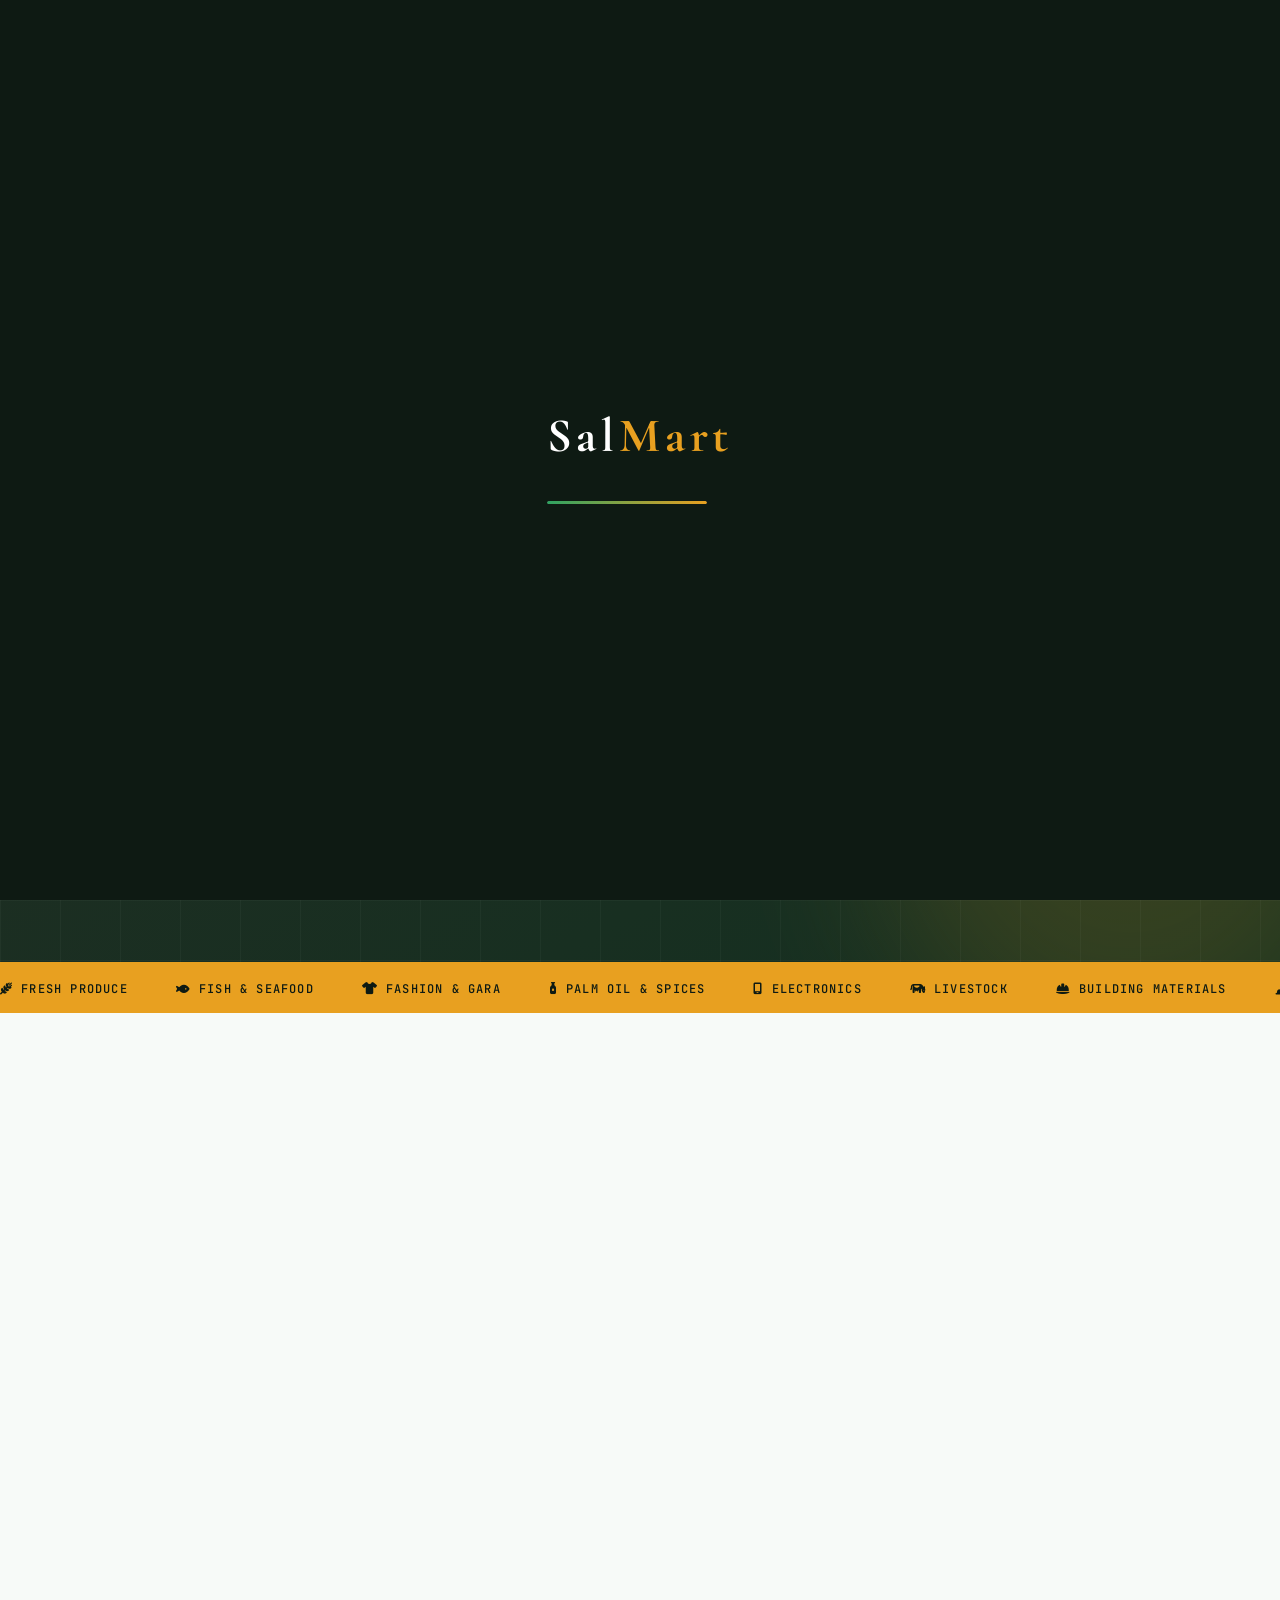
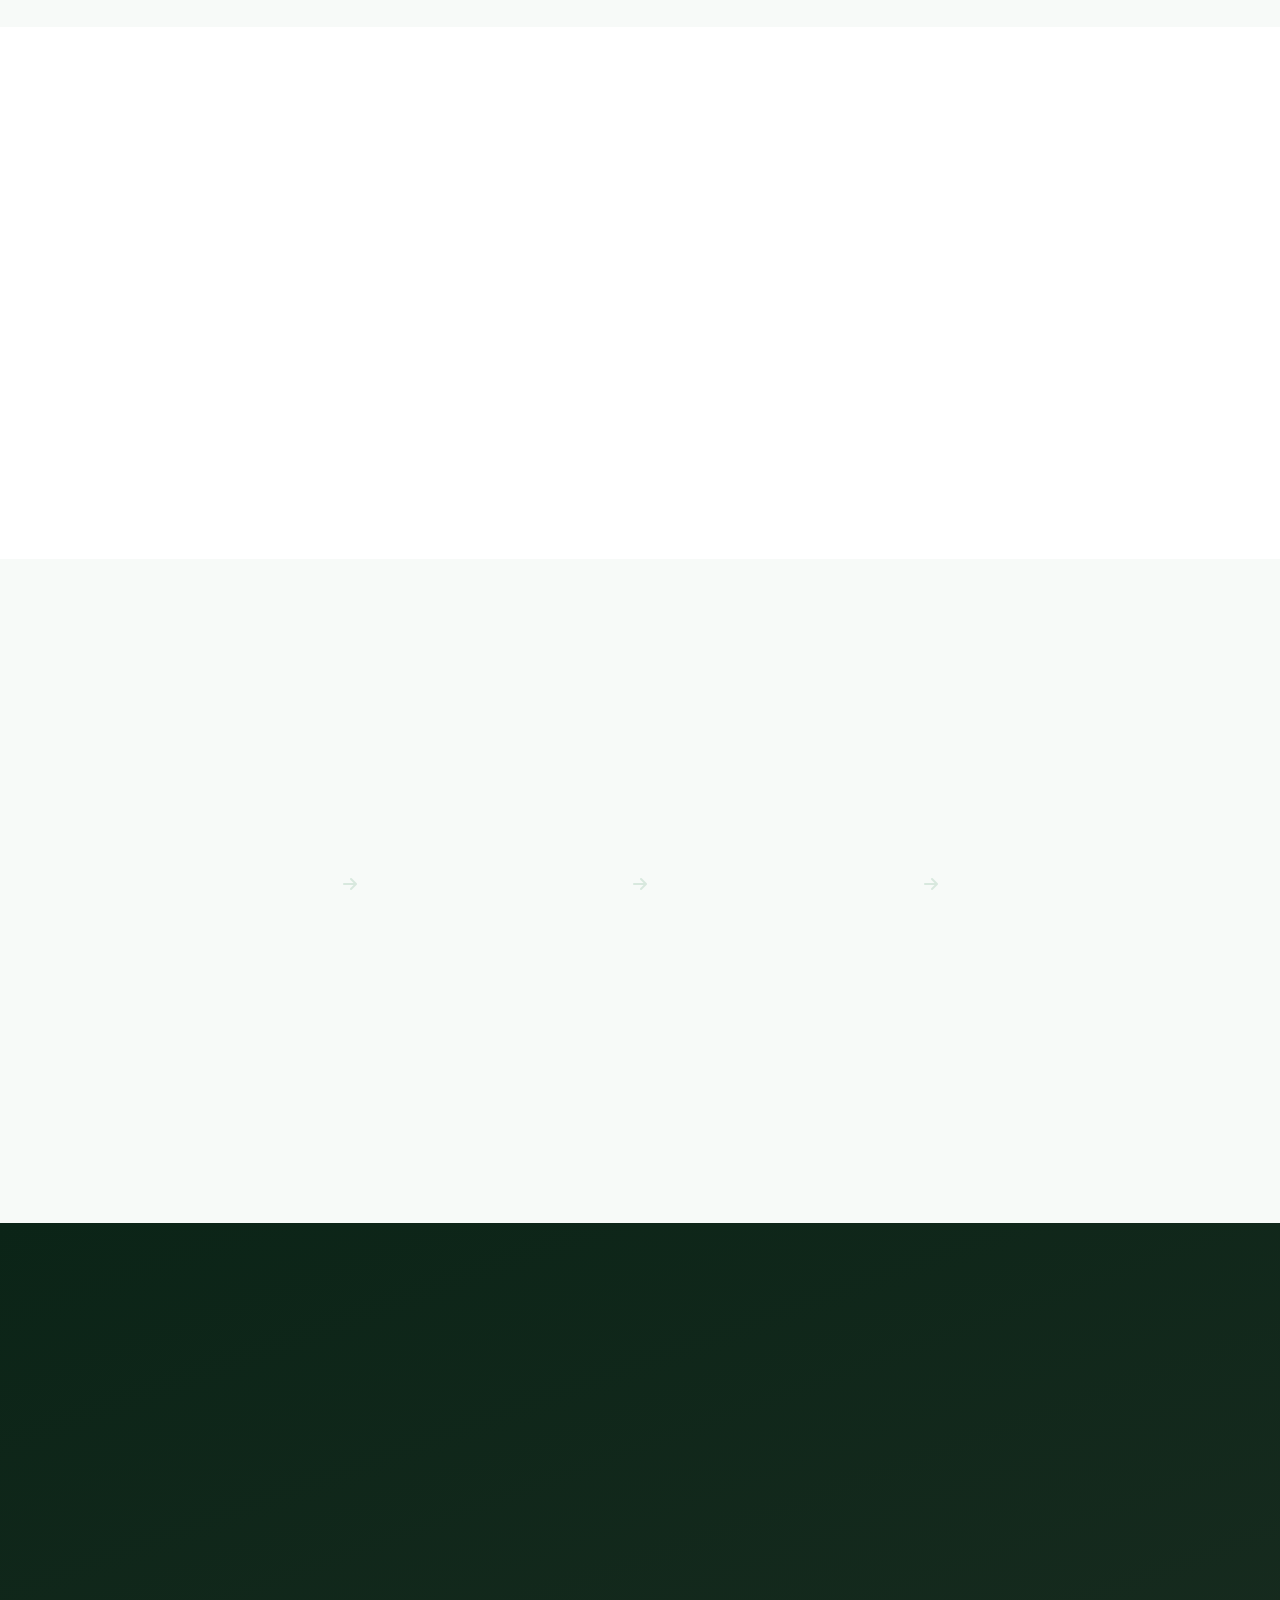
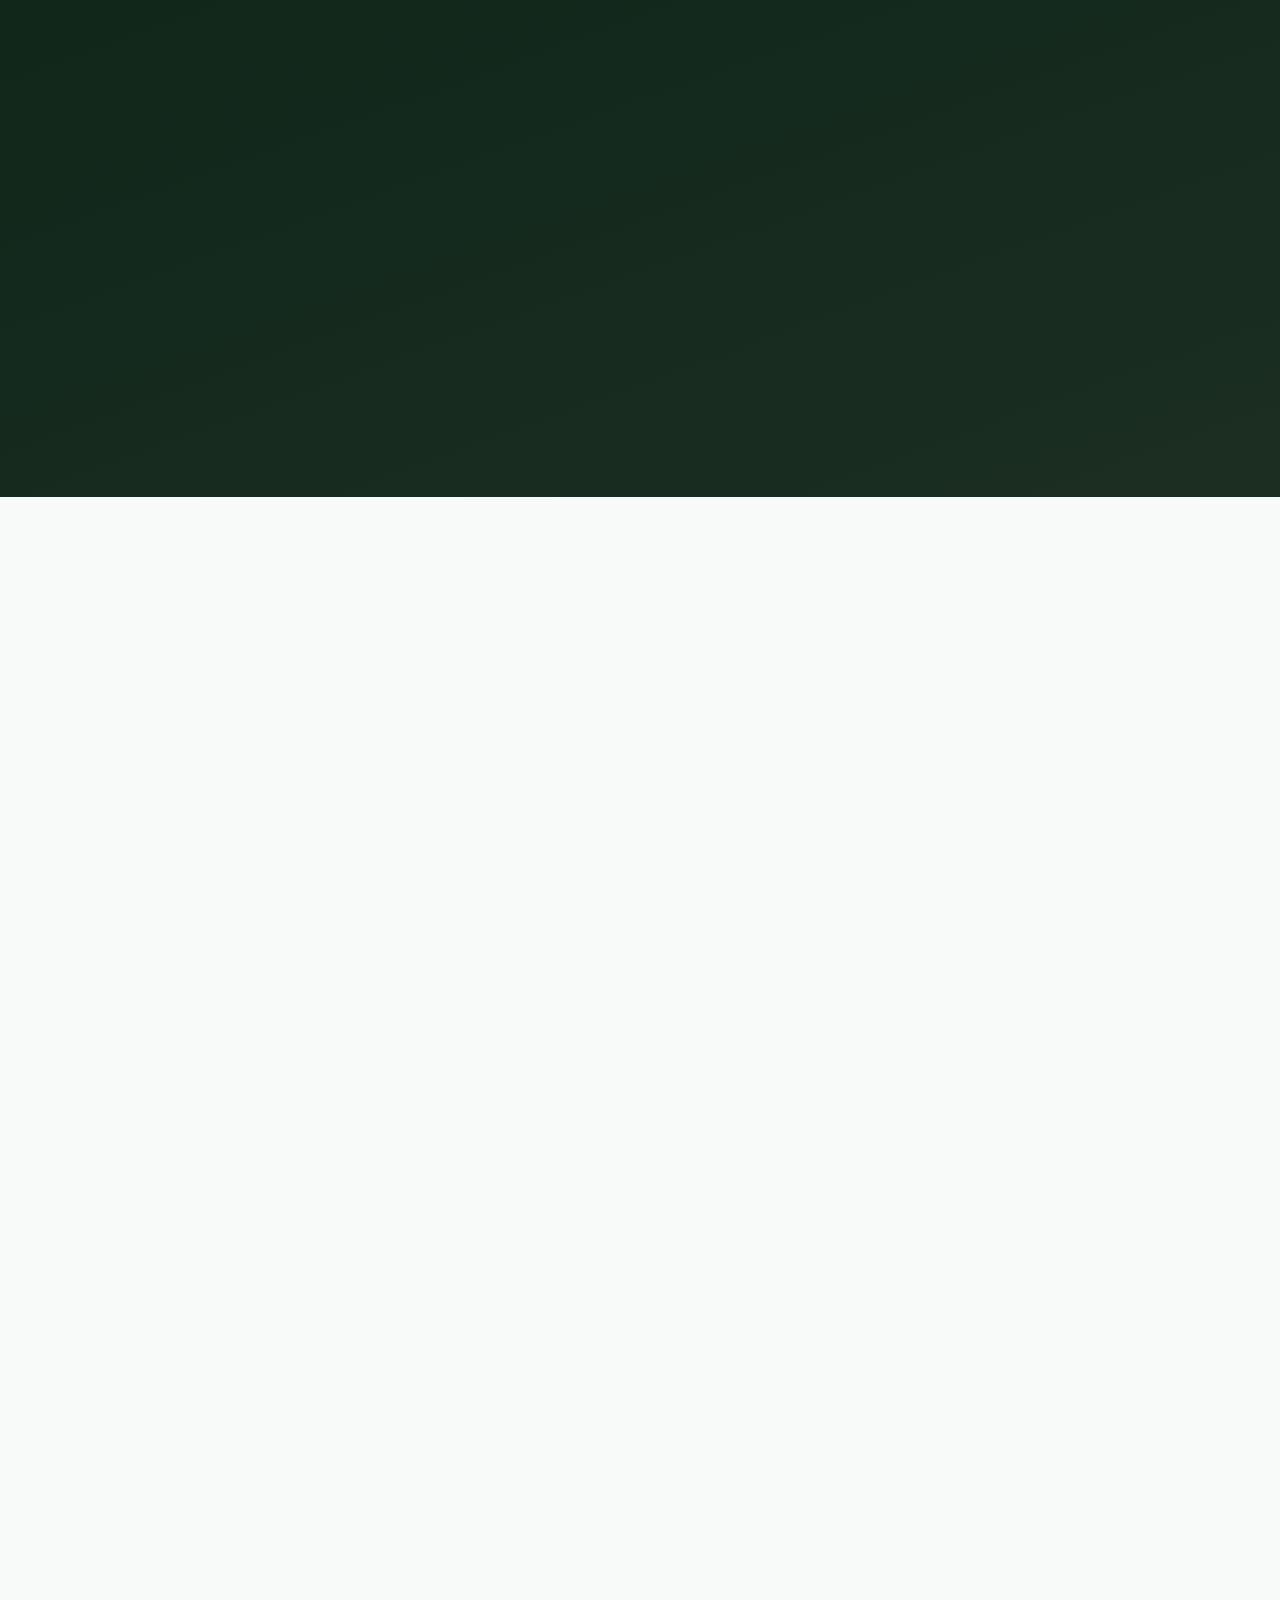
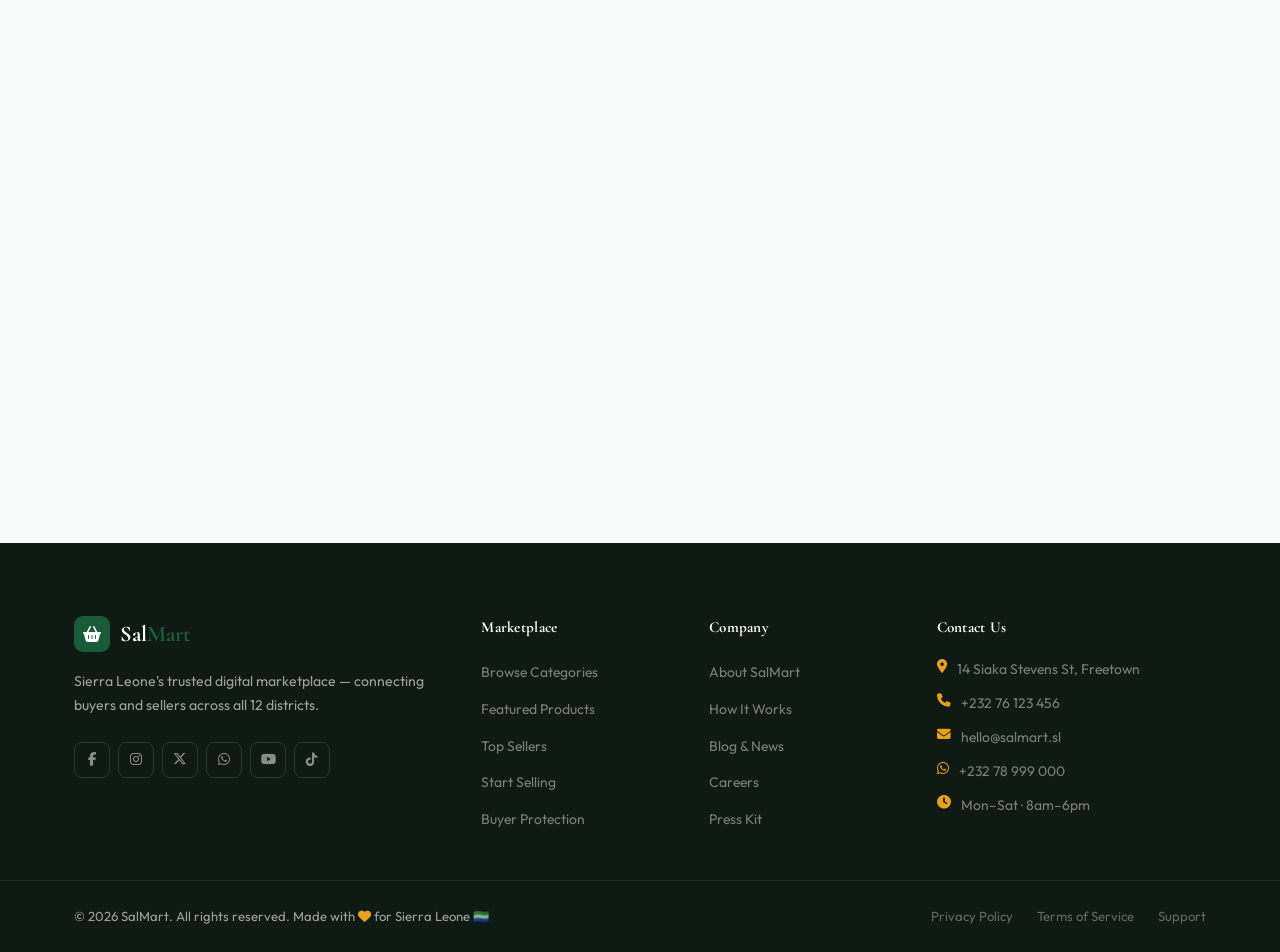
==== index.html @ 35d175a9 "My name is Abubakarr Sahid Conteh, in this project i work on all the HTML files, License, and README" ====
<!doctype html>
<html lang="en">
  <head>
    <meta charset="UTF-8" />
    <meta name="viewport" content="width=device-width, initial-scale=1.0" />
    <title>SalMart — Sierra Leone's Digital Marketplace</title>

    <!-- Google Fonts -->
    <link rel="preconnect" href="https://fonts.googleapis.com" />
    <link rel="preconnect" href="https://fonts.gstatic.com" crossorigin />
    <link
      href="https://fonts.googleapis.com/css2?family=Cormorant+Garamond:ital,wght@0,400;0,600;0,700;1,400;1,600&family=Outfit:wght@300;400;500;600;700&family=JetBrains+Mono:wght@400;500&display=swap"
      rel="stylesheet"
    />

    <!-- Font Awesome 6 -->
    <link
      rel="stylesheet"
      href="https://cdnjs.cloudflare.com/ajax/libs/font-awesome/6.5.1/css/all.min.css"
    />

    <!-- Stylesheets (ordered: common → layout → page → responsive) -->
    <link rel="stylesheet" href="./CSS/common.css" />
    <link rel="stylesheet" href="./CSS/layout.css" />
    <link rel="stylesheet" href="./CSS/index.css" />
    <link rel="stylesheet" href="./CSS/responsive.css" />
  </head>
  <body>
    <!-- LOADER -->
    <div id="loader">
      <div class="loader-inner">
        <div class="loader-logo">Sal<em>Mart</em></div>
        <div class="loader-bar"><div class="loader-fill"></div></div>
      </div>
    </div>

    <!-- NAVBAR -->
    <header id="navbar">
      <div class="nav-container">
        <a href="#home" class="nav-logo">
          <span class="logo-mark"
            ><i class="fa-solid fa-basket-shopping"></i
          ></span>
          <span class="logo-name">Sal<em>Mart</em></span>
        </a>
        <nav class="nav-links">
          <a href="index.html" class="nav-link">Home</a>
          <a href="about.html" class="nav-link">About</a>
          <a href="how-it-works.html" class="nav-link">How It Works</a>
          <a href="blog.html" class="nav-link">Blog</a>
          <a href="careers.html" class="nav-link">Careers</a>
          <a href="support.html" class="nav-link active">Support</a>
        </nav>
        <div class="nav-actions">
          <button class="nav-icon-btn" id="searchToggle" aria-label="Search">
            <i class="fa-solid fa-magnifying-glass"></i>
          </button>
          <button
            class="nav-icon-btn cart-btn"
            id="cartToggle"
            aria-label="Cart"
          >
            <i class="fa-solid fa-bag-shopping"></i>
            <span class="cart-badge" id="cartBadge">0</span>
          </button>
          <a href="auth.html" class="btn-nav-cta">
            <i class="fa-solid fa-store"></i> Sell Now
          </a>
          <button class="hamburger" id="hamburger" aria-label="Menu">
            <span></span><span></span><span></span>
          </button>
        </div>
      </div>
      <!-- Search Overlay -->
      <div class="search-overlay" id="searchOverlay">
        <div class="search-overlay-inner">
          <i class="fa-solid fa-magnifying-glass"></i>
          <input
            type="text"
            id="searchInput"
            placeholder="Search products, categories, sellers…"
          />
          <button id="searchClose"><i class="fa-solid fa-xmark"></i></button>
        </div>
      </div>
    </header>

    <!-- MOBILE MENU -->
    <div class="mobile-nav" id="mobileNav">
      <a href="#home" onclick="closeMobile()"
        ><i class="fa-solid fa-house"></i> Home</a
      >
      <a href="#categories" onclick="closeMobile()"
        ><i class="fa-solid fa-grid-2"></i> Categories</a
      >
      <a href="#products" onclick="closeMobile()"
        ><i class="fa-solid fa-shop"></i> Products</a
      >
      <a href="#how-it-works" onclick="closeMobile()"
        ><i class="fa-solid fa-circle-info"></i> How It Works</a
      >
      <a href="#sellers" onclick="closeMobile()"
        ><i class="fa-solid fa-users"></i> Sellers</a
      >
      <a href="#register" onclick="closeMobile()"
        ><i class="fa-solid fa-store"></i> Start Selling</a
      >
      <a href="#contact" onclick="closeMobile()"
        ><i class="fa-solid fa-envelope"></i> Contact</a
      >
    </div>
    <div
      class="mobile-overlay"
      id="mobileOverlay"
      onclick="closeMobile()"
    ></div>

    <main>
      <!-- HERO -->
      <section id="home" class="hero">
        <div class="hero-bg">
          <div class="hero-blob blob-1"></div>
          <div class="hero-blob blob-2"></div>
          <div class="hero-grid-overlay"></div>
        </div>
        <div class="hero-content">
          <div class="hero-text reveal">
            <div class="hero-pill">
              <span class="pill-dot"></span>
              Sierra Leone's #1 Digital Market
            </div>
            <h1 class="hero-heading">
              Your Local Market,<br />
              <span class="heading-accent">Now Online.</span>
            </h1>
            <p class="hero-subtext">
              SalMart connects farmers, traders, and buyers across all 12
              districts of Sierra Leone — no middlemen, no borders, just trade.
            </p>
            <div class="hero-buttons">
              <a href="#products" class="btn-primary">
                <i class="fa-solid fa-store"></i> Browse Market
              </a>
              <a href="auth.html" class="btn-ghost">
                Start Selling <i class="fa-solid fa-arrow-right"></i>
              </a>
            </div>
            <div class="hero-trust">
              <div class="trust-avatars">
                <img
                  src="https://images.unsplash.com/photo-1695281536457-01f9a07c575b?w=150&h=150&fit=crop&crop=face"
                  alt="Adama"
                />
                <img
                  src="https://images.unsplash.com/photo-1522529599102-193c0d76b5b6?w=150&h=150&fit=crop&crop=face"
                  alt="Ibrahim"
                />
                <img
                  src="https://images.unsplash.com/photo-1530785602389-07594beb8b73?w=150&h=150&fit=crop&crop=face"
                  alt="Fatmata"
                />
                <img
                  src="https://images.unsplash.com/photo-1533108344127-a586d2b02479?w=150&h=150&fit=crop&crop=face"
                  alt="Mohamed"
                />
              </div>
              <p>
                <strong>4,200+ sellers</strong> already trading across Sierra
                Leone
              </p>
            </div>
          </div>

          <div class="hero-card-wrap reveal delay-1">
            <div class="hero-card">
              <div class="hcard-image">
                <span class="hcard-img-fallback">🌾</span>
              </div>
              <div class="hcard-body">
                <span class="hcard-tag">Fresh Produce · Bo District</span>
                <h3 class="hcard-title">Premium Salone Rice</h3>
                <div class="hcard-rating">
                  <i class="fa-solid fa-star"></i
                  ><i class="fa-solid fa-star"></i>
                  <i class="fa-solid fa-star"></i
                  ><i class="fa-solid fa-star"></i>
                  <i class="fa-solid fa-star-half-stroke"></i>
                  <span>4.8 (124 reviews)</span>
                </div>
                <div class="hcard-footer">
                  <div class="hcard-price">
                    <span class="price-main">NLE 180</span>
                    <span class="price-old">NLE 210</span>
                  </div>
                  <button class="hcard-btn" onclick="addToCart(1)">
                    <i class="fa-solid fa-cart-plus"></i> Add
                  </button>
                </div>
              </div>
            </div>
            <div class="hero-card-badge badge-top">
              <i class="fa-solid fa-shield-check"></i> Verified Seller
            </div>
            <div class="hero-card-badge badge-bottom">
              <i class="fa-solid fa-bolt"></i> Fast Delivery
            </div>
          </div>
        </div>

        <div class="hero-stats">
          <div class="stat reveal">
            <span class="stat-n" data-target="4200">0</span
            ><span class="stat-suffix">+</span>
            <span class="stat-l">Active Sellers</span>
          </div>
          <div class="stat-divider"></div>
          <div class="stat reveal delay-1">
            <span class="stat-n" data-target="18000">0</span
            ><span class="stat-suffix">+</span>
            <span class="stat-l">Products Listed</span>
          </div>
          <div class="stat-divider"></div>
          <div class="stat reveal delay-2">
            <span class="stat-n" data-target="12">0</span>
            <span class="stat-l">Districts Covered</span>
          </div>
          <div class="stat-divider"></div>
          <div class="stat reveal delay-3">
            <span class="stat-n" data-target="98">0</span
            ><span class="stat-suffix">%</span>
            <span class="stat-l">Satisfaction Rate</span>
          </div>
        </div>
      </section>

      <!-- TICKER -->
      <div class="ticker">
        <div class="ticker-track">
          <span><i class="fa-solid fa-wheat-awn"></i> Fresh Produce</span>
          <span><i class="fa-solid fa-fish"></i> Fish &amp; Seafood</span>
          <span><i class="fa-solid fa-shirt"></i> Fashion &amp; Gara</span>
          <span
            ><i class="fa-solid fa-bottle-droplet"></i> Palm Oil &amp;
            Spices</span
          >
          <span><i class="fa-solid fa-mobile-screen"></i> Electronics</span>
          <span><i class="fa-solid fa-cow"></i> Livestock</span>
          <span
            ><i class="fa-solid fa-helmet-safety"></i> Building Materials</span
          >
          <span><i class="fa-solid fa-paintbrush"></i> Crafts &amp; Art</span>
          <span><i class="fa-solid fa-wheat-awn"></i> Fresh Produce</span>
          <span><i class="fa-solid fa-fish"></i> Fish &amp; Seafood</span>
          <span><i class="fa-solid fa-shirt"></i> Fashion &amp; Gara</span>
          <span
            ><i class="fa-solid fa-bottle-droplet"></i> Palm Oil &amp;
            Spices</span
          >
          <span><i class="fa-solid fa-mobile-screen"></i> Electronics</span>
          <span><i class="fa-solid fa-cow"></i> Livestock</span>
          <span
            ><i class="fa-solid fa-helmet-safety"></i> Building Materials</span
          >
          <span><i class="fa-solid fa-paintbrush"></i> Crafts &amp; Art</span>
        </div>
      </div>

      <!-- CATEGORIES -->
      <section id="categories" class="section">
        <div class="container">
          <div class="section-header reveal">
            <span class="section-eyebrow"
              ><i class="fa-solid fa-grid-2"></i> Browse</span
            >
            <h2 class="section-title">Shop by Category</h2>
            <p class="section-desc">
              Everything Sierra Leone produces, in one place.
            </p>
          </div>

          <div class="categories-grid">
            <div class="cat-card reveal" onclick="filterByCategory('produce')">
              <div class="cat-img-wrap">
                <img
                  src="https://images.unsplash.com/photo-1542838132-92c53300491e?w=400&h=300&fit=crop"
                  alt="Fresh Produce"
                />
              </div>
              <div class="cat-info">
                <h3>Fresh Produce</h3>
                <span>1,240 items</span>
              </div>
              <i class="fa-solid fa-chevron-right cat-arrow"></i>
            </div>

            <div
              class="cat-card reveal delay-1"
              onclick="filterByCategory('fish')"
            >
              <div class="cat-img-wrap">
                <img
                  src="https://images.unsplash.com/photo-1534939561126-855b8675edd7?w=400&h=300&fit=crop"
                  alt="Fish & Seafood"
                />
              </div>
              <div class="cat-info">
                <h3>Fish &amp; Seafood</h3>
                <span>865 items</span>
              </div>
              <i class="fa-solid fa-chevron-right cat-arrow"></i>
            </div>

            <div
              class="cat-card reveal delay-2"
              onclick="filterByCategory('fashion')"
            >
              <div class="cat-img-wrap">
                <img
                  src="https://images.unsplash.com/photo-1558171813-4c088753af8f?w=400&h=300&fit=crop"
                  alt="Fashion & Gara"
                />
              </div>
              <div class="cat-info">
                <h3>Fashion &amp; Gara</h3>
                <span>2,100 items</span>
              </div>
              <i class="fa-solid fa-chevron-right cat-arrow"></i>
            </div>

            <div
              class="cat-card reveal delay-3"
              onclick="filterByCategory('spices')"
            >
              <div class="cat-img-wrap">
                <img
                  src="https://images.unsplash.com/photo-1596040033229-a9821ebd058d?w=400&h=300&fit=crop"
                  alt="Spices & Oil"
                />
              </div>
              <div class="cat-info">
                <h3>Spices &amp; Oil</h3>
                <span>530 items</span>
              </div>
              <i class="fa-solid fa-chevron-right cat-arrow"></i>
            </div>

            <div class="cat-card reveal" onclick="filterByCategory('crafts')">
              <div class="cat-img-wrap">
                <img
                  src="https://images.unsplash.com/photo-1459411552884-841db9b3cc2a?w=400&h=300&fit=crop"
                  alt="Crafts & Art"
                />
              </div>
              <div class="cat-info">
                <h3>Crafts &amp; Art</h3>
                <span>748 items</span>
              </div>
              <i class="fa-solid fa-chevron-right cat-arrow"></i>
            </div>

            <div
              class="cat-card reveal delay-1"
              onclick="filterByCategory('electronics')"
            >
              <div class="cat-img-wrap">
                <img
                  src="https://images.unsplash.com/photo-1505740420928-5e560c06d30e?w=400&h=300&fit=crop"
                  alt="Electronics"
                />
              </div>
              <div class="cat-info">
                <h3>Electronics</h3>
                <span>390 items</span>
              </div>
              <i class="fa-solid fa-chevron-right cat-arrow"></i>
            </div>

            <div
              class="cat-card reveal delay-2"
              onclick="filterByCategory('livestock')"
            >
              <div class="cat-img-wrap">
                <img
                  src="https://images.unsplash.com/photo-1527153857715-3908f2bae5e8?w=400&h=300&fit=crop"
                  alt="Livestock"
                />
              </div>
              <div class="cat-info">
                <h3>Livestock</h3>
                <span>215 items</span>
              </div>
              <i class="fa-solid fa-chevron-right cat-arrow"></i>
            </div>

            <div
              class="cat-card reveal delay-3"
              onclick="filterByCategory('building')"
            >
              <div class="cat-img-wrap">
                <img
                  src="https://images.unsplash.com/photo-1637241612956-b7309005288b?w=400&h=300&fit=crop"
                  alt="Building Materials"
                />
              </div>
              <div class="cat-info">
                <h3>Building Materials</h3>
                <span>460 items</span>
              </div>
              <i class="fa-solid fa-chevron-right cat-arrow"></i>
            </div>
          </div>
        </div>
      </section>

      <!-- PRODUCTS -->
      <section id="products" class="section section-alt">
        <div class="container">
          <div class="section-header reveal">
            <span class="section-eyebrow"
              ><i class="fa-solid fa-fire-flame-curved"></i> Featured</span
            >
            <h2 class="section-title">Today's Best Listings</h2>
            <p class="section-desc">
              Hand-picked products from verified sellers across Sierra Leone.
            </p>
          </div>
          <div class="filter-bar reveal">
            <button class="filter-btn active" data-filter="all">All</button>
            <button class="filter-btn" data-filter="produce">Produce</button>
            <button class="filter-btn" data-filter="fish">Fish</button>
            <button class="filter-btn" data-filter="fashion">Fashion</button>
            <button class="filter-btn" data-filter="spices">Spices</button>
            <button class="filter-btn" data-filter="crafts">Crafts</button>
          </div>
          <div class="products-grid" id="productsGrid"></div>
          <div class="section-cta reveal">
            <button class="btn-outline-green" onclick="loadMore()">
              <i class="fa-solid fa-rotate"></i> Load More Products
            </button>
          </div>
        </div>
      </section>

      <!-- HOW IT WORKS -->
      <section id="how-it-works" class="section">
        <div class="container">
          <div class="section-header reveal">
            <span class="section-eyebrow"
              ><i class="fa-solid fa-circle-play"></i> Process</span
            >
            <h2 class="section-title">How SalMart Works</h2>
            <p class="section-desc">
              From listing to sale in four simple steps.
            </p>
          </div>
          <div class="steps-wrap">
            <div class="step-card reveal">
              <div class="step-number">01</div>
              <div class="step-icon"><i class="fa-solid fa-user-plus"></i></div>
              <h3 class="step-title">Create Account</h3>
              <p class="step-desc">
                Register free with your name, phone, and district. Verified in
                minutes.
              </p>
            </div>
            <div class="step-connector">
              <i class="fa-solid fa-arrow-right"></i>
            </div>
            <div class="step-card reveal delay-1">
              <div class="step-number">02</div>
              <div class="step-icon"><i class="fa-solid fa-camera"></i></div>
              <h3 class="step-title">List Products</h3>
              <p class="step-desc">
                Add your items with photos, price in NLE, and description. Goes
                live instantly.
              </p>
            </div>
            <div class="step-connector">
              <i class="fa-solid fa-arrow-right"></i>
            </div>
            <div class="step-card reveal delay-2">
              <div class="step-number">03</div>
              <div class="step-icon"><i class="fa-solid fa-comments"></i></div>
              <h3 class="step-title">Connect &amp; Agree</h3>
              <p class="step-desc">
                Buyers reach you via chat or WhatsApp. Agree on price, delivery,
                or pickup.
              </p>
            </div>
            <div class="step-connector">
              <i class="fa-solid fa-arrow-right"></i>
            </div>
            <div class="step-card reveal delay-3">
              <div class="step-number">04</div>
              <div class="step-icon"><i class="fa-solid fa-handshake"></i></div>
              <h3 class="step-title">Trade &amp; Review</h3>
              <p class="step-desc">
                Complete your deal safely. Leave a review to build your
                community reputation.
              </p>
            </div>
          </div>
        </div>
      </section>

      <!-- TOP SELLERS -->
      <section id="sellers" class="section sellers-section">
        <div class="container">
          <div class="section-header reveal">
            <span class="section-eyebrow eyebrow-gold"
              ><i class="fa-solid fa-trophy"></i> Community</span
            >
            <h2 class="section-title title-light">Top Sellers This Month</h2>
            <p class="section-desc desc-light">
              Meet the entrepreneurs powering Sierra Leone's digital economy.
            </p>
          </div>

          <div class="sellers-grid">
            <div class="seller-card reveal">
              <div class="seller-rank">#1</div>
              <div class="seller-photo-wrap">
                <img
                  class="seller-photo"
                  src="https://images.unsplash.com/photo-1695281536457-01f9a07c575b?w=300&h=300&fit=crop&crop=face"
                  alt="Adama Koroma"
                />
              </div>
              <h3 class="seller-name">Adama Koroma</h3>
              <p class="seller-loc">
                <i class="fa-solid fa-location-dot"></i> Freetown, Western Area
              </p>
              <div class="seller-tags">
                <span>Rice</span><span>Vegetables</span>
              </div>
              <div class="seller-stats">
                <div class="s-stat">
                  <span class="s-val">342</span><span class="s-lbl">Sales</span>
                </div>
                <div class="s-stat">
                  <span class="s-val">4.9★</span
                  ><span class="s-lbl">Rating</span>
                </div>
                <div class="s-stat">
                  <span class="s-val">24</span
                  ><span class="s-lbl">Products</span>
                </div>
              </div>
              <button class="seller-contact-btn">
                <i class="fa-brands fa-whatsapp"></i> Contact
              </button>
            </div>

            <div class="seller-card reveal delay-1">
              <div class="seller-rank">#2</div>
              <div class="seller-photo-wrap">
                <img
                  class="seller-photo"
                  src="https://images.unsplash.com/photo-1522529599102-193c0d76b5b6?w=300&h=300&fit=crop&crop=face"
                  alt="Ibrahim Bangura"
                />
              </div>
              <h3 class="seller-name">Ibrahim Bangura</h3>
              <p class="seller-loc">
                <i class="fa-solid fa-location-dot"></i> Bo, Southern Province
              </p>
              <div class="seller-tags">
                <span>Fish</span><span>Seafood</span>
              </div>
              <div class="seller-stats">
                <div class="s-stat">
                  <span class="s-val">289</span><span class="s-lbl">Sales</span>
                </div>
                <div class="s-stat">
                  <span class="s-val">4.8★</span
                  ><span class="s-lbl">Rating</span>
                </div>
                <div class="s-stat">
                  <span class="s-val">18</span
                  ><span class="s-lbl">Products</span>
                </div>
              </div>
              <button class="seller-contact-btn">
                <i class="fa-brands fa-whatsapp"></i> Contact
              </button>
            </div>

            <div class="seller-card reveal delay-2">
              <div class="seller-rank">#3</div>
              <div class="seller-photo-wrap">
                <img
                  class="seller-photo"
                  src="https://images.unsplash.com/photo-1530785602389-07594beb8b73?w=300&h=300&fit=crop&crop=face"
                  alt="Fatmata Sesay"
                />
              </div>
              <h3 class="seller-name">Fatmata Sesay</h3>
              <p class="seller-loc">
                <i class="fa-solid fa-location-dot"></i> Kenema, Eastern
                Province
              </p>
              <div class="seller-tags">
                <span>Gara Fabric</span><span>Fashion</span>
              </div>
              <div class="seller-stats">
                <div class="s-stat">
                  <span class="s-val">214</span><span class="s-lbl">Sales</span>
                </div>
                <div class="s-stat">
                  <span class="s-val">4.9★</span
                  ><span class="s-lbl">Rating</span>
                </div>
                <div class="s-stat">
                  <span class="s-val">31</span
                  ><span class="s-lbl">Products</span>
                </div>
              </div>
              <button class="seller-contact-btn">
                <i class="fa-brands fa-whatsapp"></i> Contact
              </button>
            </div>

            <div class="seller-card reveal delay-3">
              <div class="seller-rank">#4</div>
              <div class="seller-photo-wrap">
                <img
                  class="seller-photo"
                  src="https://images.unsplash.com/photo-1533108344127-a586d2b02479?w=300&h=300&fit=crop&crop=face"
                  alt="Mohamed Turay"
                />
              </div>
              <h3 class="seller-name">Mohamed Turay</h3>
              <p class="seller-loc">
                <i class="fa-solid fa-location-dot"></i> Makeni, Northern
                Province
              </p>
              <div class="seller-tags">
                <span>Palm Oil</span><span>Spices</span>
              </div>
              <div class="seller-stats">
                <div class="s-stat">
                  <span class="s-val">198</span><span class="s-lbl">Sales</span>
                </div>
                <div class="s-stat">
                  <span class="s-val">4.7★</span
                  ><span class="s-lbl">Rating</span>
                </div>
                <div class="s-stat">
                  <span class="s-val">15</span
                  ><span class="s-lbl">Products</span>
                </div>
              </div>
              <button class="seller-contact-btn">
                <i class="fa-brands fa-whatsapp"></i> Contact
              </button>
            </div>
          </div>
          <div class="section-cta reveal cta-spaced">
            <a href="auth.html" class="btn-gold"
              ><i class="fa-solid fa-store"></i> Become a Seller</a
            >
          </div>
        </div>
      </section>

      <!-- TESTIMONIALS -->
      <section class="section testimonials-section">
        <div class="container">
          <div class="section-header reveal">
            <span class="section-eyebrow"
              ><i class="fa-solid fa-quote-left"></i> Testimonials</span
            >
            <h2 class="section-title">Trusted by Sierra Leoneans</h2>
          </div>
          <div class="testimonials-grid">
            <div class="tcard reveal">
              <div class="tcard-stars">
                <i class="fa-solid fa-star"></i><i class="fa-solid fa-star"></i
                ><i class="fa-solid fa-star"></i><i class="fa-solid fa-star"></i
                ><i class="fa-solid fa-star"></i>
              </div>
              <p class="tcard-text">
                "SalMart changed my business. I used to only sell in Freetown
                market but now I reach customers in Bo and Kenema. My sales
                doubled in two months!"
              </p>
              <div class="tcard-author">
                <div class="tcard-avatar-wrap">
                  <img
                    src="https://images.unsplash.com/photo-1631831831430-8447cf883291?w=150&h=150&fit=crop&crop=face"
                    alt="Aminata Jalloh"
                  />
                </div>
                <div>
                  <strong>Aminata Jalloh</strong>
                  <span>Palm Oil Trader, Freetown</span>
                </div>
              </div>
            </div>

            <div class="tcard reveal delay-1">
              <div class="tcard-stars">
                <i class="fa-solid fa-star"></i><i class="fa-solid fa-star"></i
                ><i class="fa-solid fa-star"></i><i class="fa-solid fa-star"></i
                ><i class="fa-solid fa-star"></i>
              </div>
              <p class="tcard-text">
                "As a farmer, finding buyers was my biggest problem. Now I list
                cassava and yams online and buyers contact me directly. No more
                middlemen!"
              </p>
              <div class="tcard-author">
                <div class="tcard-avatar-wrap">
                  <img
                    src="https://images.unsplash.com/photo-1535090467336-9501f96eef89?w=300&h=300&fit=crop&crop=face"
                    alt="Sorie Conteh"
                  />
                </div>
                <div>
                  <strong>Sorie Conteh</strong>
                  <span>Cassava Farmer, Tonkolili</span>
                </div>
              </div>
            </div>

            <div class="tcard reveal delay-2">
              <div class="tcard-stars">
                <i class="fa-solid fa-star"></i><i class="fa-solid fa-star"></i
                ><i class="fa-solid fa-star"></i><i class="fa-solid fa-star"></i
                ><i class="fa-regular fa-star"></i>
              </div>
              <p class="tcard-text">
                "Finding authentic Salone gara fabric is so easy now. Sellers
                are verified, quality is always good. Highly recommend to every
                fashion designer!"
              </p>
              <div class="tcard-author">
                <div class="tcard-avatar-wrap">
                  <img
                    src="https://images.unsplash.com/photo-1613005341945-35e159e522f1?w=150&h=150&fit=crop&crop=face"
                    alt="Hawa Kamara"
                  />
                </div>
                <div>
                  <strong>Hawa Kamara</strong>
                  <span>Fashion Designer, Bo</span>
                </div>
              </div>
            </div>
          </div>
        </div>
      </section>

      <!-- REGISTER FORM -->
      <section id="register" class="section register-section">
        <div class="container">
          <div class="register-wrap">
            <div class="register-info reveal">
              <span class="section-eyebrow"
                ><i class="fa-solid fa-rocket"></i> Get Started</span
              >
              <h2 class="section-title register-title">
                Join SalMart<br /><span class="heading-accent"
                  >Free Forever</span
                >
              </h2>
              <p>
                Connect with thousands of buyers across Sierra Leone. No fees,
                no middlemen — just trade.
              </p>
              <ul class="perk-list">
                <li>
                  <i class="fa-solid fa-circle-check"></i> Free registration, no
                  monthly cost
                </li>
                <li>
                  <i class="fa-solid fa-circle-check"></i> Reach buyers in all
                  12 districts
                </li>
                <li>
                  <i class="fa-solid fa-circle-check"></i> Verified sellers earn
                  a trust badge
                </li>
                <li>
                  <i class="fa-solid fa-circle-check"></i> Support in Krio and
                  English
                </li>
                <li>
                  <i class="fa-solid fa-circle-check"></i> Mobile-friendly on
                  any device
                </li>
                <li>
                  <i class="fa-solid fa-circle-check"></i> Instant product
                  listing
                </li>
              </ul>
              <div class="trust-bar">
                <div class="trust-item">
                  <i class="fa-solid fa-lock"></i> Secure
                </div>
                <div class="trust-item">
                  <i class="fa-solid fa-shield-halved"></i> Verified
                </div>
                <div class="trust-item">
                  <i class="fa-solid fa-headset"></i> Supported
                </div>
              </div>
            </div>

            <div class="form-wrap reveal delay-1">
              <div class="form-card" id="formCard">
                <h3 class="form-heading">Create Your Account</h3>
                <p class="form-sub">It takes less than 2 minutes</p>
                <div class="form-body" id="formBody">
                  <div class="form-row">
                    <div class="form-group">
                      <label for="fName"
                        ><i class="fa-solid fa-user"></i> First Name</label
                      >
                      <input
                        type="text"
                        id="fName"
                        placeholder="e.g. Aminata"
                      />
                      <span class="field-error" id="fNameErr"></span>
                    </div>
                    <div class="form-group">
                      <label for="lName"
                        ><i class="fa-solid fa-user"></i> Last Name</label
                      >
                      <input type="text" id="lName" placeholder="e.g. Koroma" />
                      <span class="field-error" id="lNameErr"></span>
                    </div>
                  </div>
                  <div class="form-group">
                    <label for="fEmail"
                      ><i class="fa-solid fa-envelope"></i> Email Address</label
                    >
                    <input
                      type="email"
                      id="fEmail"
                      placeholder="you@example.com"
                    />
                    <span class="field-error" id="fEmailErr"></span>
                  </div>
                  <div class="form-group">
                    <label for="fPhone"
                      ><i class="fa-solid fa-phone"></i> Phone Number</label
                    >
                    <input
                      type="tel"
                      id="fPhone"
                      placeholder="+232 76 000 000"
                    />
                    <span class="field-error" id="fPhoneErr"></span>
                  </div>
                  <div class="form-row">
                    <div class="form-group">
                      <label for="fDistrict"
                        ><i class="fa-solid fa-map-location-dot"></i>
                        District</label
                      >
                      <select id="fDistrict">
                        <option value="">Select District</option>
                        <option>Western Area (Freetown)</option>
                        <option>Bo</option>
                        <option>Kenema</option>
                        <option>Makeni (Bombali)</option>
                        <option>Kailahun</option>
                        <option>Koidu (Kono)</option>
                        <option>Moyamba</option>
                        <option>Port Loko</option>
                        <option>Pujehun</option>
                        <option>Tonkolili</option>
                        <option>Kambia</option>
                        <option>Bonthe</option>
                      </select>
                      <span class="field-error" id="fDistrictErr"></span>
                    </div>
                    <div class="form-group">
                      <label for="fRole"
                        ><i class="fa-solid fa-briefcase"></i> I am a…</label
                      >
                      <select id="fRole">
                        <option value="">Select Role</option>
                        <option value="buyer">Buyer</option>
                        <option value="seller">Seller / Trader</option>
                        <option value="farmer">Farmer</option>
                        <option value="artisan">Artisan / Craftsperson</option>
                        <option value="business">Business Owner</option>
                      </select>
                      <span class="field-error" id="fRoleErr"></span>
                    </div>
                  </div>
                  <div class="form-group">
                    <label for="fProducts"
                      ><i class="fa-solid fa-box-open"></i> What do you sell?
                      <span class="optional">(optional)</span></label
                    >
                    <textarea
                      id="fProducts"
                      rows="3"
                      placeholder="e.g. Rice, palm oil, gara fabric, fresh fish…"
                    ></textarea>
                  </div>
                  <button
                    class="btn-submit"
                    id="submitBtn"
                    onclick="handleRegister()"
                  >
                    <i class="fa-solid fa-rocket"></i> Create Free Account
                  </button>
                  <p class="form-note">
                    By registering you agree to our <a href="#">Terms</a> &amp;
                    <a href="#">Privacy Policy</a>
                  </p>
                </div>
                <div class="form-success" id="formSuccess">
                  <div class="success-icon">
                    <i class="fa-solid fa-circle-check"></i>
                  </div>
                  <h3>Welcome to SalMart! 🎉</h3>
                  <p>
                    Your account is being set up. Check your phone for a
                    verification SMS.
                  </p>
                  <a href="#products" class="btn-primary btn-inline-flex">
                    <i class="fa-solid fa-store"></i> Explore Market
                  </a>
                </div>
              </div>
            </div>
          </div>
        </div>
      </section>
    </main>

    <!-- FOOTER -->
    <footer id="contact">
      <div class="footer-top">
        <div class="container footer-grid">
          <div class="footer-brand">
            <a href="#home" class="nav-logo footer-logo-link">
              <span class="logo-mark"
                ><i class="fa-solid fa-basket-shopping"></i
              ></span>
              <span class="logo-name">Sal<em>Mart</em></span>
            </a>
            <p>
              Sierra Leone's trusted digital marketplace — connecting buyers and
              sellers across all 12 districts.
            </p>
            <div class="social-row">
              <a
                href="https://facebook.com/salmart"
                target="_blank"
                rel="noopener"
                class="social-btn"
                aria-label="Facebook"
              >
                <i class="fa-brands fa-facebook-f"></i>
              </a>
              <a
                href="https://instagram.com/salmart"
                target="_blank"
                rel="noopener"
                class="social-btn"
                aria-label="Instagram"
              >
                <i class="fa-brands fa-instagram"></i>
              </a>
              <a
                href="https://twitter.com/salmart"
                target="_blank"
                rel="noopener"
                class="social-btn"
                aria-label="Twitter"
              >
                <i class="fa-brands fa-x-twitter"></i>
              </a>
              <a
                href="https://wa.me/23278999000"
                target="_blank"
                rel="noopener"
                class="social-btn"
                aria-label="WhatsApp"
              >
                <i class="fa-brands fa-whatsapp"></i>
              </a>
              <a
                href="https://youtube.com/@salmart"
                target="_blank"
                rel="noopener"
                class="social-btn"
                aria-label="YouTube"
              >
                <i class="fa-brands fa-youtube"></i>
              </a>
              <a
                href="https://tiktok.com/@salmart"
                target="_blank"
                rel="noopener"
                class="social-btn"
                aria-label="TikTok"
              >
                <i class="fa-brands fa-tiktok"></i>
              </a>
            </div>
          </div>
          <div class="footer-col">
            <h4>Marketplace</h4>
            <ul>
              <li><a href="index.html#categories">Browse Categories</a></li>
              <li><a href="index.html#products">Featured Products</a></li>
              <li><a href="index.html#sellers">Top Sellers</a></li>
              <li><a href="index.html#register">Start Selling</a></li>
              <li><a href="#">Buyer Protection</a></li>
            </ul>
          </div>
          <div class="footer-col">
            <h4>Company</h4>
            <ul>
              <li><a href="about.html">About SalMart</a></li>
              <li><a href="how-it-works.html">How It Works</a></li>
              <li><a href="blog.html">Blog &amp; News</a></li>
              <li><a href="careers.html">Careers</a></li>
              <li><a href="presskit.html">Press Kit</a></li>
            </ul>
          </div>
          <div class="footer-col">
            <h4>Contact Us</h4>
            <div class="contact-item">
              <i class="fa-solid fa-location-dot"></i
              ><span>14 Siaka Stevens St, Freetown</span>
            </div>
            <div class="contact-item">
              <i class="fa-solid fa-phone"></i><span>+232 76 123 456</span>
            </div>
            <div class="contact-item">
              <i class="fa-solid fa-envelope"></i><span>hello@salmart.sl</span>
            </div>
            <div class="contact-item">
              <i class="fa-brands fa-whatsapp"></i><span>+232 78 999 000</span>
            </div>
            <div class="contact-item">
              <i class="fa-solid fa-clock"></i><span>Mon–Sat · 8am–6pm</span>
            </div>
          </div>
        </div>
      </div>
      <div class="footer-bottom">
        <div class="container footer-bottom-inner">
          <p>
            © 2026 SalMart. All rights reserved. Made with
            <i class="fa-solid fa-heart heart-gold"></i> for Sierra Leone 🇸🇱
          </p>
          <div class="footer-legal">
            <a href="privacy.html">Privacy Policy</a>
            <a href="terms.html">Terms of Service</a>
            <a href="support.html">Support</a>
          </div>
        </div>
      </div>
    </footer>

    <!-- CART DRAWER -->
    <div class="cart-drawer" id="cartDrawer">
      <div class="cart-header">
        <h3><i class="fa-solid fa-bag-shopping"></i> Your Cart</h3>
        <button onclick="toggleCart()">
          <i class="fa-solid fa-xmark"></i>
        </button>
      </div>
      <div class="cart-items" id="cartItems">
        <div class="cart-empty">
          <i class="fa-solid fa-bag-shopping"></i>
          <p>Your cart is empty</p>
          <a href="#products" onclick="toggleCart()">Browse Products</a>
        </div>
      </div>
      <div class="cart-footer" id="cartFooter">
        <div class="cart-total">
          Total: <strong id="cartTotal">NLE 0</strong>
        </div>
        <button class="btn-primary btn-full-center" onclick="checkout()">
          <i class="fa-solid fa-credit-card"></i> Checkout
        </button>
      </div>
    </div>
    <div class="drawer-overlay" id="drawerOverlay" onclick="toggleCart()"></div>

    <!-- TOAST -->
    <div id="toast">
      <i class="fa-solid fa-circle-check"></i>
      <span id="toastMsg"></span>
    </div>

    <!-- BACK TO TOP -->
    <button
      id="backToTop"
      onclick="window.scrollTo({ top: 0, behavior: 'smooth' })"
      aria-label="Back to top"
    >
      <i class="fa-solid fa-arrow-up"></i>
    </button>

    <!-- JavaScript (ordered: utils → data → navbar → page-specific → auth-aware) -->
    <script src="./JAVASCRIPT/utils.js"></script>
    <script src="./JAVASCRIPT/data.js"></script>
    <script src="./JAVASCRIPT/navbar.js"></script>
    <script src="./JAVASCRIPT/index.js"></script>
    <script src="./JAVASCRIPT/auth-aware.js"></script>

    <script type="module">
      import { initializeApp } from "https://www.gstatic.com/firebasejs/10.0.0/firebase-app.js";
      import { getFirestore } from "https://www.gstatic.com/firebasejs/10.0.0/firebase-firestore.js";

      const firebaseConfig = {
        // paste your config here
      };

      const app = initializeApp(firebaseConfig);
      const db = getFirestore(app);
    </script>
  </body>
</html>
---- CSS/common.css ----
/* 
  
   Shared: Variables, Reset, Utilities, Buttons, Animations
 */

/* ── TOKENS ── */
:root {
  --green:       #1a5c38;
  --green-mid:   #237a4b;
  --green-light: #2fa362;
  --green-pale:  #eaf4ee;
  --gold:        #e8a020;
  --gold-light:  #f5c05a;
  --gold-pale:   #fdf3e0;
  --dark:        #0e1a13;
  --dark-2:      #1c2e22;
  --mid:         #3d5445;
  --muted:       #6b8070;
  --border:      #d8e8de;
  --bg:          #f7faf8;
  --white:       #ffffff;
  --red:         #d63a3a;

  --ff-display: 'Cormorant Garamond', Georgia, serif;
  --ff-body:    'Outfit', system-ui, sans-serif;
  --ff-mono:    'JetBrains Mono', monospace;

  --shadow-sm:  0 2px 8px rgba(14,26,19,.07);
  --shadow-md:  0 8px 30px rgba(14,26,19,.12);
  --shadow-lg:  0 20px 60px rgba(14,26,19,.16);
  --radius-sm:  8px;
  --radius-md:  14px;
  --radius-lg:  22px;
  --radius-xl:  32px;

  --nav-h: 70px;
  --transition: .25s cubic-bezier(.4,0,.2,1);
}

/* ── RESET ── */
*, *::before, *::after { box-sizing: border-box; margin: 0; padding: 0; }
html { scroll-behavior: smooth; font-size: 16px; }
body {
  font-family: var(--ff-body);
  background: var(--bg);
  color: var(--dark);
  line-height: 1.7;
  overflow-x: hidden;
  -webkit-font-smoothing: antialiased;
}
a { color: inherit; text-decoration: none; }
img { max-width: 100%; display: block; }
ul { list-style: none; }
button { font-family: var(--ff-body); cursor: pointer; border: none; background: none; }
input, select, textarea { font-family: var(--ff-body); }

/* ── SCROLLBAR ── */
::-webkit-scrollbar { width: 5px; }
::-webkit-scrollbar-track { background: var(--bg); }
::-webkit-scrollbar-thumb { background: var(--green-light); border-radius: 99px; }

/* ── LOADER ── */
#loader {
  position: fixed; inset: 0; z-index: 9999;
  background: var(--dark);
  display: flex; align-items: center; justify-content: center;
  transition: opacity .5s ease, visibility .5s ease;
}
#loader.hide { opacity: 0; visibility: hidden; }
.loader-inner { text-align: center; }
.loader-logo {
  font-family: var(--ff-display);
  font-size: 3rem; font-weight: 700;
  color: var(--white);
  letter-spacing: .1em;
  margin-bottom: 1.5rem;
  animation: pulse 1.2s ease-in-out infinite;
}
.loader-logo em { font-style: normal; color: var(--gold); }
.loader-bar {
  width: 160px; height: 3px;
  background: rgba(255,255,255,.15);
  border-radius: 99px;
  overflow: hidden;
}
.loader-fill {
  height: 100%;
  background: linear-gradient(90deg, var(--green-light), var(--gold));
  border-radius: 99px;
  animation: fill 1.5s ease forwards;
}
@keyframes fill { from { width: 0; } to { width: 100%; } }
@keyframes pulse { 0%,100%{opacity:1} 50%{opacity:.5} }

/* ── UTILITIES ── */
.container {
  max-width: 1180px;
  margin: 0 auto;
  padding: 0 1.5rem;
}
.section { padding: 6rem 0; }
.section-alt { background: var(--white); }

.section-eyebrow {
  display: inline-flex; align-items: center; gap: .4rem;
  font-family: var(--ff-mono);
  font-size: .72rem;
  font-weight: 500;
  letter-spacing: .14em;
  text-transform: uppercase;
  color: var(--green-light);
  margin-bottom: .75rem;
}
.eyebrow-gold { color: var(--gold); }

.section-title {
  font-family: var(--ff-display);
  font-size: clamp(2rem, 4vw, 3rem);
  font-weight: 700;
  line-height: 1.15;
  color: var(--dark);
  margin-bottom: .75rem;
}
.title-light { color: #fff; }

.section-desc {
  font-size: 1.05rem;
  color: var(--muted);
  max-width: 540px;
}
.desc-light { color: rgba(255,255,255,.6); }

.section-header { margin-bottom: 3rem; }
.section-cta { text-align: center; margin-top: 2.5rem; }
.cta-spaced { margin-top: 3rem; }

.heading-accent { color: var(--green); font-style: italic; }
.optional { font-size: .8rem; color: var(--muted); font-weight: 400; }
.heart-gold { color: var(--gold); }

/* ── BUTTONS ── */
.btn-primary {
  display: inline-flex; align-items: center; gap: .5rem;
  padding: .85rem 1.75rem;
  background: var(--green);
  color: var(--white);
  border-radius: var(--radius-sm);
  font-weight: 600; font-size: .95rem;
  transition: background var(--transition), transform var(--transition), box-shadow var(--transition);
}
.btn-primary:hover {
  background: var(--green-mid);
  transform: translateY(-2px);
  box-shadow: 0 8px 24px rgba(26,92,56,.3);
}
.btn-inline-flex { margin-top: 1.5rem; display: inline-flex; }
.btn-full-center { width: 100%; justify-content: center; }

.btn-ghost {
  display: inline-flex; align-items: center; gap: .5rem;
  padding: .85rem 1.75rem;
  background: transparent;
  color: rgba(255,255,255,.85);
  border: 1.5px solid rgba(255,255,255,.3);
  border-radius: var(--radius-sm);
  font-weight: 500; font-size: .95rem;
  transition: all var(--transition);
}
.btn-ghost:hover {
  background: rgba(255,255,255,.1);
  border-color: rgba(255,255,255,.6);
  color: #fff;
}
.btn-outline-green {
  display: inline-flex; align-items: center; gap: .5rem;
  padding: .85rem 2rem;
  background: transparent;
  color: var(--green);
  border: 2px solid var(--green);
  border-radius: var(--radius-sm);
  font-weight: 600; font-size: .95rem;
  transition: all var(--transition);
}
.btn-outline-green:hover { background: var(--green); color: var(--white); }
.btn-gold {
  display: inline-flex; align-items: center; gap: .5rem;
  padding: .85rem 2rem;
  background: var(--gold);
  color: var(--dark);
  border-radius: var(--radius-sm);
  font-weight: 700; font-size: .95rem;
  transition: all var(--transition);
}
.btn-gold:hover { background: var(--gold-light); transform: translateY(-2px); }
.btn-nav-cta {
  display: inline-flex; align-items: center; gap: .4rem;
  padding: .55rem 1.2rem;
  background: var(--green);
  color: var(--white);
  border-radius: var(--radius-sm);
  font-weight: 600; font-size: .87rem;
  transition: background var(--transition);
}
.btn-nav-cta:hover { background: var(--green-mid); }

.btn-submit {
  width: 100%;
  display: flex; align-items: center; justify-content: center; gap: .5rem;
  padding: .95rem;
  background: var(--green); color: var(--white);
  border-radius: var(--radius-sm);
  font-size: 1rem; font-weight: 600;
  margin-top: .5rem;
  transition: background var(--transition), transform var(--transition), box-shadow var(--transition);
}
.btn-submit:hover {
  background: var(--green-mid);
  transform: translateY(-2px);
  box-shadow: 0 8px 24px rgba(26,92,56,.3);
}
.btn-submit:active { transform: translateY(0); }

/* ── FORMS (shared) ── */
.form-row { display: grid; grid-template-columns: 1fr 1fr; gap: 1rem; }
.form-group { margin-bottom: 1.1rem; }
.form-group label {
  display: flex; align-items: center; gap: .4rem;
  font-size: .83rem; font-weight: 600;
  color: var(--mid); margin-bottom: .4rem;
}
.form-group label i { color: var(--green); font-size: .8rem; }
.form-group input,
.form-group select,
.form-group textarea {
  width: 100%;
  padding: .75rem 1rem;
  border: 1.5px solid var(--border);
  border-radius: var(--radius-sm);
  font-family: var(--ff-body); font-size: .92rem;
  color: var(--dark); background: var(--bg);
  outline: none; appearance: none;
  transition: border-color var(--transition), box-shadow var(--transition);
}
.form-group input:focus,
.form-group select:focus,
.form-group textarea:focus {
  border-color: var(--green);
  box-shadow: 0 0 0 3px rgba(26,92,56,.1);
  background: var(--white);
}
.form-group input.error,
.form-group select.error { border-color: var(--red); }
.form-group textarea { resize: vertical; min-height: 80px; }
.field-error { display: block; font-size: .77rem; color: var(--red); margin-top: .25rem; min-height: 1em; }

/* ── REVEAL ANIMATIONS ── */
.reveal {
  opacity: 0;
  transform: translateY(28px);
  transition: opacity .65s ease, transform .65s ease;
}
.reveal.visible { opacity: 1; transform: translateY(0); }
.delay-1 { transition-delay: .1s; }
.delay-2 { transition-delay: .2s; }
.delay-3 { transition-delay: .3s; }

@keyframes fadeInUp { from{opacity:0;transform:translateY(16px)} to{opacity:1;transform:translateY(0)} }

/* ── TOAST ── */
#toast {
  position: fixed; bottom: 1.75rem; right: 1.75rem; z-index: 9999;
  background: var(--dark);
  color: var(--white);
  padding: .85rem 1.25rem;
  border-radius: var(--radius-md);
  font-size: .88rem; font-weight: 500;
  display: flex; align-items: center; gap: .6rem;
  box-shadow: var(--shadow-lg);
  border-left: 3px solid var(--green-light);
  transform: translateY(120%); opacity: 0;
  transition: transform .4s cubic-bezier(.34,1.56,.64,1), opacity .3s ease;
}
#toast i { color: var(--green-light); }
#toast.show { transform: translateY(0); opacity: 1; }
---- CSS/layout.css ----
/* 
   Navbar, Footer, Mobile Menu, Search Overlay
 */

/* ── NAVBAR ── */
#navbar {
  position: fixed; top: 0; left: 0; right: 0; z-index: 900;
  height: var(--nav-h);
  transition: background var(--transition), box-shadow var(--transition);
}
#navbar.solid {
  background: rgba(247,250,248,.96);
  backdrop-filter: blur(16px);
  box-shadow: 0 1px 0 var(--border);
}
.nav-container {
  max-width: 1180px; margin: 0 auto; padding: 0 1.5rem;
  height: 100%;
  display: flex; align-items: center; justify-content: space-between; gap: 2rem;
}
.nav-logo {
  display: flex; align-items: center; gap: .6rem;
  flex-shrink: 0;
}
.logo-mark {
  width: 36px; height: 36px;
  background: var(--green);
  border-radius: 9px;
  display: flex; align-items: center; justify-content: center;
  color: #fff; font-size: 1rem;
}
.logo-name {
  font-family: var(--ff-display);
  font-size: 1.4rem; font-weight: 700;
  color: var(--dark);
}
.logo-name em { font-style: normal; color: var(--green); }
.nav-links {
  display: flex; align-items: center; gap: .25rem;
  flex: 1; justify-content: center;
}
.nav-link {
  padding: .45rem .85rem;
  font-size: .88rem; font-weight: 500;
  color: var(--mid);
  border-radius: var(--radius-sm);
  transition: color var(--transition), background var(--transition);
  position: relative;
}
.nav-link::after {
  content: ''; position: absolute; bottom: 0; left: 50%; right: 50%;
  height: 2px; background: var(--green);
  transition: left var(--transition), right var(--transition);
  border-radius: 99px;
}
.nav-link:hover, .nav-link.active { color: var(--green); }
.nav-link:hover::after, .nav-link.active::after { left: .85rem; right: .85rem; }
.nav-actions { display: flex; align-items: center; gap: .5rem; }
.nav-icon-btn {
  width: 38px; height: 38px;
  display: flex; align-items: center; justify-content: center;
  border-radius: var(--radius-sm);
  color: var(--mid); font-size: .95rem;
  transition: background var(--transition), color var(--transition);
}
.nav-icon-btn:hover { background: var(--green-pale); color: var(--green); }
.cart-btn { position: relative; }
.cart-badge {
  position: absolute; top: -3px; right: -3px;
  width: 18px; height: 18px;
  background: var(--gold); color: var(--dark);
  font-size: .65rem; font-weight: 700;
  border-radius: 50%;
  display: flex; align-items: center; justify-content: center;
  font-family: var(--ff-mono);
}

/* Search overlay */
.search-overlay {
  position: absolute; top: 100%; left: 0; right: 0;
  background: var(--white);
  border-bottom: 1px solid var(--border);
  box-shadow: var(--shadow-md);
  padding: .75rem 1.5rem;
  display: none;
}
.search-overlay.open { display: block; }
.search-overlay-inner {
  max-width: 640px; margin: 0 auto;
  display: flex; align-items: center; gap: .75rem;
  background: var(--bg); border: 2px solid var(--border);
  border-radius: var(--radius-sm); padding: .6rem 1rem;
  transition: border-color var(--transition);
}
.search-overlay-inner:focus-within { border-color: var(--green); }
.search-overlay-inner i { color: var(--muted); }
.search-overlay-inner input {
  flex: 1; border: none; background: transparent;
  font-size: .95rem; color: var(--dark); outline: none;
}
.search-overlay-inner input::placeholder { color: var(--muted); }
#searchClose {
  color: var(--muted); font-size: 1.1rem;
  transition: color var(--transition);
}
#searchClose:hover { color: var(--dark); }

/* Hamburger */
.hamburger {
  display: none; flex-direction: column; gap: 5px;
  padding: 4px; cursor: pointer;
}
.hamburger span {
  display: block; width: 22px; height: 2px;
  background: var(--dark); border-radius: 99px;
  transition: all .3s;
}
.hamburger.open span:nth-child(1) { transform: rotate(45deg) translate(5px, 5px); }
.hamburger.open span:nth-child(2) { opacity: 0; }
.hamburger.open span:nth-child(3) { transform: rotate(-45deg) translate(5px, -5px); }

/* Mobile nav */
.mobile-nav {
  position: fixed; top: var(--nav-h); right: -100%; z-index: 800;
  width: min(300px, 85vw);
  height: calc(100vh - var(--nav-h));
  background: var(--white);
  box-shadow: var(--shadow-lg);
  display: flex; flex-direction: column;
  padding: 1.5rem;
  gap: .25rem;
  transition: right .35s cubic-bezier(.4,0,.2,1);
  overflow-y: auto;
}
.mobile-nav.open { right: 0; }
.mobile-nav a {
  display: flex; align-items: center; gap: .75rem;
  padding: .9rem 1rem;
  border-radius: var(--radius-sm);
  font-size: .95rem; font-weight: 500; color: var(--mid);
  transition: background var(--transition), color var(--transition);
}
.mobile-nav a:hover { background: var(--green-pale); color: var(--green); }
.mobile-overlay {
  position: fixed; inset: 0; z-index: 700;
  background: rgba(0,0,0,.4); backdrop-filter: blur(3px);
  display: none;
}
.mobile-overlay.show { display: block; }

/* ── FOOTER ── */
footer { background: var(--dark); color: rgba(255,255,255,.6); }
.footer-top { padding: 4.5rem 0 3rem; }
.footer-grid {
  display: grid;
  grid-template-columns: 2fr 1fr 1fr 1.5fr;
  gap: 3rem;
}
.footer-logo-link .logo-name { color: var(--white); }
.footer-brand p { font-size: .88rem; line-height: 1.75; margin: 1rem 0 1.5rem; }
.social-row { display: flex; gap: .5rem; }
.social-btn {
  width: 36px; height: 36px;
  border: 1px solid rgba(255,255,255,.12);
  border-radius: var(--radius-sm);
  display: flex; align-items: center; justify-content: center;
  color: rgba(255,255,255,.5); font-size: .85rem;
  transition: all var(--transition);
}
.social-btn:hover { background: var(--green); border-color: var(--green); color: var(--white); }
.footer-col h4 {
  font-family: var(--ff-display);
  font-size: .95rem; font-weight: 700;
  color: var(--white);
  margin-bottom: 1.1rem; letter-spacing: .02em;
}
.footer-col ul { display: flex; flex-direction: column; gap: .6rem; }
.footer-col ul li a {
  font-size: .87rem; color: rgba(255,255,255,.45);
  transition: color var(--transition);
}
.footer-col ul li a:hover { color: var(--white); }
.contact-item {
  display: flex; align-items: flex-start; gap: .65rem;
  font-size: .87rem; color: rgba(255,255,255,.45);
  margin-bottom: .65rem;
}
.contact-item i { color: var(--gold); margin-top: 2px; font-size: .85rem; flex-shrink: 0; }
.footer-bottom { border-top: 1px solid rgba(255,255,255,.07); padding: 1.5rem 0; }
.footer-bottom-inner {
  display: flex; align-items: center; justify-content: space-between;
  flex-wrap: wrap; gap: 1rem;
}
.footer-bottom-inner p { font-size: .82rem; }
.footer-legal { display: flex; gap: 1.5rem; }
.footer-legal a { font-size: .82rem; color: rgba(255,255,255,.35); transition: color var(--transition); }
.footer-legal a:hover { color: rgba(255,255,255,.8); }
---- CSS/index.css ----
/* 
   Hero, Ticker, Categories, Products, How It Works,
   Sellers, Testimonials, Register, Cart Drawer, Back-to-Top
 */

/* ── HERO ── */
.hero {
  min-height: 100vh;
  padding-top: var(--nav-h);
  background: linear-gradient(150deg, var(--dark) 0%, var(--dark-2) 50%, #143020 100%);
  position: relative; overflow: hidden;
  display: flex; flex-direction: column; justify-content: center;
}
.hero-bg { position: absolute; inset: 0; pointer-events: none; }
.hero-blob {
  position: absolute; border-radius: 50%;
  filter: blur(80px); opacity: .15;
}
.blob-1 { width: 600px; height: 600px; background: var(--green-light); top: -100px; left: -150px; }
.blob-2 { width: 500px; height: 500px; background: var(--gold); bottom: -100px; right: -100px; }
.hero-grid-overlay {
  position: absolute; inset: 0;
  background-image:
    linear-gradient(rgba(255,255,255,.03) 1px, transparent 1px),
    linear-gradient(90deg, rgba(255,255,255,.03) 1px, transparent 1px);
  background-size: 60px 60px;
}
.hero-content {
  position: relative; z-index: 2;
  max-width: 1180px; margin: 0 auto; padding: 5rem 1.5rem;
  display: grid; grid-template-columns: 1fr 1fr;
  gap: 4rem; align-items: center;
}
.hero-pill {
  display: inline-flex; align-items: center; gap: .5rem;
  background: rgba(255,255,255,.07);
  border: 1px solid rgba(255,255,255,.14);
  color: rgba(255,255,255,.8);
  padding: .4rem 1rem;
  border-radius: 99px;
  font-size: .82rem; font-weight: 500; letter-spacing: .04em;
  margin-bottom: 1.25rem;
}
.pill-dot {
  width: 7px; height: 7px;
  background: var(--green-light);
  border-radius: 50%;
  animation: blink 2s ease-in-out infinite;
}
@keyframes blink { 0%,100%{opacity:1} 50%{opacity:.3} }
.hero-heading {
  font-family: var(--ff-display);
  font-size: clamp(2.8rem, 5.5vw, 4.5rem);
  font-weight: 700; line-height: 1.08;
  color: var(--white);
  margin-bottom: 1.25rem;
}
.hero-heading .heading-accent { color: var(--gold); font-style: italic; }
.hero-subtext {
  font-size: 1.08rem; color: rgba(255,255,255,.65);
  margin-bottom: 2rem; max-width: 480px; line-height: 1.8;
}
.hero-buttons { display: flex; gap: 1rem; flex-wrap: wrap; margin-bottom: 2.5rem; }
.hero-trust {
  display: flex; align-items: center; gap: .85rem;
  color: rgba(255,255,255,.6); font-size: .88rem;
}
.trust-avatars { display: flex; align-items: center; }
.trust-avatars img {
  width: 36px; height: 36px;
  border-radius: 50%;
  object-fit: cover;
  border: 2px solid rgba(255,255,255,.4);
  margin-right: -8px;
  flex-shrink: 0;
}
.hero-trust p strong { color: rgba(255,255,255,.9); }

/* Hero Card */
.hero-card-wrap { position: relative; }
.hero-card {
  background: rgba(255,255,255,.07);
  backdrop-filter: blur(20px);
  border: 1px solid rgba(255,255,255,.14);
  border-radius: var(--radius-lg);
  overflow: hidden;
  color: var(--white);
  box-shadow: 0 24px 80px rgba(0,0,0,.3);
}
.hcard-image {
  height: 200px;
  background: linear-gradient(135deg, var(--green-mid), var(--green));
  display: flex; align-items: center; justify-content: center;
  font-size: 5rem; position: relative;
  overflow: hidden;
}
.hcard-image img {
  width: 100%; height: 100%;
  object-fit: cover;
  display: block;
  position: absolute; inset: 0;
}
.hcard-image::after {
  content: ''; position: absolute; inset: 0;
  background: radial-gradient(circle at 70% 30%, rgba(232,160,32,.25), transparent 65%);
}
.hcard-img-fallback {
  font-size: 5rem;
  position: relative; z-index: 1;
}
.hcard-image-fallback .hcard-img-fallback { display: block; }
.hcard-body { padding: 1.25rem 1.5rem 1.5rem; }
.hcard-tag {
  font-family: var(--ff-mono); font-size: .72rem;
  color: var(--gold-light); letter-spacing: .06em;
  display: block; margin-bottom: .4rem;
}
.hcard-title {
  font-family: var(--ff-display);
  font-size: 1.3rem; font-weight: 700;
  margin-bottom: .6rem;
}
.hcard-rating {
  display: flex; align-items: center; gap: .3rem;
  font-size: .82rem; color: var(--gold-light);
  margin-bottom: 1rem;
}
.hcard-rating span { color: rgba(255,255,255,.5); font-size: .78rem; }
.hcard-footer { display: flex; align-items: center; justify-content: space-between; }
.hcard-price .price-main {
  font-family: var(--ff-mono); font-size: 1.3rem;
  font-weight: 500; color: var(--gold-light);
  display: block;
}
.hcard-price .price-old {
  font-size: .8rem; color: rgba(255,255,255,.35);
  text-decoration: line-through;
}
.hcard-btn {
  display: flex; align-items: center; gap: .4rem;
  padding: .6rem 1.2rem;
  background: var(--gold); color: var(--dark);
  border-radius: var(--radius-sm);
  font-weight: 700; font-size: .85rem;
  transition: background var(--transition);
}
.hcard-btn:hover { background: var(--gold-light); }

/* Floating badges */
.hero-card-badge {
  position: absolute;
  background: var(--white);
  border-radius: 10px;
  padding: .6rem 1rem;
  font-size: .8rem; font-weight: 600;
  color: var(--dark);
  display: flex; align-items: center; gap: .5rem;
  box-shadow: var(--shadow-md);
  white-space: nowrap;
}
.hero-card-badge i { color: var(--green); }
.badge-top { top: -14px; right: 20px; animation: floatY 3.5s ease-in-out infinite; }
.badge-bottom { bottom: -14px; left: -14px; animation: floatY 3.5s ease-in-out infinite .8s; }
@keyframes floatY { 0%,100%{transform:translateY(0)} 50%{transform:translateY(-8px)} }

/* Hero Stats */
.hero-stats {
  position: relative; z-index: 2;
  max-width: 1180px; margin: 0 auto;
  padding: 2rem 1.5rem 3rem;
  display: flex; align-items: center; flex-wrap: wrap; gap: 1.5rem;
}
.stat { text-align: center; flex: 1; min-width: 120px; }
.stat-n {
  font-family: var(--ff-display);
  font-size: 2.4rem; font-weight: 700;
  color: var(--white); display: inline;
}
.stat-suffix { font-family: var(--ff-display); font-size: 2rem; font-weight: 700; color: var(--gold); }
.stat-l {
  display: block; font-size: .82rem;
  color: rgba(255,255,255,.45); letter-spacing: .04em;
  margin-top: .2rem;
}
.stat-divider { width: 1px; height: 40px; background: rgba(255,255,255,.1); flex-shrink: 0; }

/* ── TICKER ── */
.ticker {
  background: var(--gold);
  padding: .75rem 0;
  overflow: hidden; white-space: nowrap;
}
.ticker-track {
  display: inline-flex; gap: 3rem;
  animation: ticker 22s linear infinite;
}
.ticker-track span {
  font-family: var(--ff-mono);
  font-size: .75rem; font-weight: 500;
  letter-spacing: .1em; text-transform: uppercase;
  color: var(--dark);
  display: flex; align-items: center; gap: .5rem;
  flex-shrink: 0;
}
@keyframes ticker { from{transform:translateX(0)} to{transform:translateX(-50%)} }

/* ── CATEGORIES ── */
.categories-grid {
  display: grid;
  grid-template-columns: repeat(auto-fill, minmax(240px, 1fr));
  gap: 1rem;
}
.cat-card {
  display: flex; align-items: center; gap: 1rem;
  padding: 1.25rem 1.5rem;
  background: var(--white);
  border: 1.5px solid var(--border);
  border-radius: var(--radius-md);
  cursor: pointer;
  transition: all var(--transition);
  box-shadow: var(--shadow-sm);
}
.cat-card:hover {
  border-color: var(--green);
  transform: translateY(-4px);
  box-shadow: var(--shadow-md);
}
.cat-img-wrap {
  width: 56px; height: 56px;
  border-radius: var(--radius-sm);
  overflow: hidden;
  flex-shrink: 0;
  position: relative;
  background: var(--green-pale);
}
.cat-img-wrap img {
  width: 100%; height: 100%;
  object-fit: cover;
  display: block;
}
.cat-info { flex: 1; }
.cat-info h3 { font-size: .95rem; font-weight: 600; color: var(--dark); margin-bottom: .15rem; }
.cat-info span { font-size: .8rem; color: var(--muted); font-family: var(--ff-mono); }
.cat-arrow { color: var(--muted); font-size: .8rem; transition: transform var(--transition), color var(--transition); }
.cat-card:hover .cat-arrow { transform: translateX(4px); color: var(--green); }

/* ── PRODUCTS ── */
.filter-bar {
  display: flex; gap: .5rem; flex-wrap: wrap;
  margin-bottom: 2rem;
}
.filter-btn {
  padding: .5rem 1.2rem;
  border: 1.5px solid var(--border);
  border-radius: 99px;
  font-size: .85rem; font-weight: 500;
  color: var(--muted);
  background: var(--white);
  transition: all var(--transition);
}
.filter-btn:hover { border-color: var(--green); color: var(--green); }
.filter-btn.active { background: var(--green); color: var(--white); border-color: var(--green); }

.products-grid {
  display: grid;
  grid-template-columns: repeat(auto-fill, minmax(255px, 1fr));
  gap: 1.25rem;
}
.p-card {
  background: var(--bg);
  border: 1.5px solid var(--border);
  border-radius: var(--radius-md);
  overflow: hidden;
  transition: all var(--transition);
  position: relative;
  animation: fadeInUp .4s ease both;
}
.p-card:hover { transform: translateY(-6px); box-shadow: var(--shadow-md); border-color: var(--green); }
.p-img {
  height: 190px;
  display: flex; align-items: center; justify-content: center;
  font-size: 4rem;
  background: linear-gradient(135deg, var(--green-pale), #d4edde);
  position: relative;
  overflow: hidden;
}
.p-img-photo {
  width: 100%; height: 100%;
  object-fit: cover;
  display: block;
  position: absolute; inset: 0;
}
.p-img-emoji {
  position: relative; z-index: 1;
  font-size: 4rem;
}
.p-badge {
  position: absolute; top: 10px; left: 10px;
  padding: .25rem .65rem;
  border-radius: 99px;
  font-family: var(--ff-mono); font-size: .68rem;
  font-weight: 600; letter-spacing: .06em;
  z-index: 2;
}
.badge-hot { background: var(--gold); color: var(--dark); }
.badge-new { background: var(--green); color: var(--white); }
.badge-fresh { background: #1a8a6b; color: var(--white); }
.p-wish {
  position: absolute; top: 10px; right: 10px;
  width: 32px; height: 32px;
  background: var(--white); border-radius: 50%;
  display: flex; align-items: center; justify-content: center;
  color: var(--muted); font-size: .85rem;
  box-shadow: var(--shadow-sm);
  transition: all var(--transition);
  z-index: 2;
}
.p-wish:hover { color: #d63a3a; transform: scale(1.1); }
.p-wish.wished { color: #d63a3a; }
.p-body { padding: 1rem 1.1rem 1.2rem; }
.p-cat {
  font-family: var(--ff-mono); font-size: .68rem;
  font-weight: 600; letter-spacing: .08em;
  text-transform: uppercase; color: var(--green-light);
  margin-bottom: .3rem;
}
.p-name {
  font-family: var(--ff-display);
  font-size: 1.05rem; font-weight: 700;
  color: var(--dark); line-height: 1.3;
  margin-bottom: .4rem;
}
.p-rating {
  display: flex; align-items: center; gap: .3rem;
  font-size: .78rem; color: var(--gold);
  margin-bottom: .4rem;
}
.p-rating span { color: var(--muted); }
.p-seller {
  font-size: .8rem; color: var(--muted);
  display: flex; align-items: center; gap: .3rem;
  margin-bottom: .9rem;
}
.p-footer { display: flex; align-items: center; justify-content: space-between; }
.p-price { font-family: var(--ff-mono); font-size: 1.05rem; font-weight: 500; color: var(--green); }
.p-price-old { font-size: .78rem; color: var(--muted); text-decoration: line-through; margin-left: .35rem; }
.p-add {
  display: flex; align-items: center; gap: .35rem;
  padding: .5rem 1rem;
  background: var(--green); color: var(--white);
  border-radius: var(--radius-sm);
  font-size: .82rem; font-weight: 600;
  transition: background var(--transition), transform var(--transition);
}
.p-add:hover { background: var(--green-mid); transform: scale(1.04); }

/* ── HOW IT WORKS ── */
.steps-wrap {
  display: grid;
  grid-template-columns: 1fr auto 1fr auto 1fr auto 1fr;
  gap: .5rem;
  align-items: start;
  margin-top: 1rem;
}
.step-card {
  background: var(--white);
  border: 1.5px solid var(--border);
  border-radius: var(--radius-md);
  padding: 2rem 1.5rem;
  text-align: center;
  transition: all var(--transition);
  box-shadow: var(--shadow-sm);
}
.step-card:hover { transform: translateY(-6px); border-color: var(--green); box-shadow: var(--shadow-md); }
.step-number {
  font-family: var(--ff-mono); font-size: .72rem;
  color: var(--gold); letter-spacing: .12em;
  font-weight: 600; display: block; margin-bottom: 1rem;
}
.step-icon {
  width: 64px; height: 64px;
  background: var(--green-pale);
  border-radius: 50%;
  display: flex; align-items: center; justify-content: center;
  margin: 0 auto 1.1rem;
  font-size: 1.4rem; color: var(--green);
  transition: background var(--transition), color var(--transition);
}
.step-card:hover .step-icon { background: var(--green); color: var(--white); }
.step-title {
  font-family: var(--ff-display);
  font-size: 1.1rem; font-weight: 700;
  color: var(--dark); margin-bottom: .5rem;
}
.step-desc { font-size: .88rem; color: var(--muted); line-height: 1.65; }
.step-connector {
  display: flex; align-items: flex-start;
  padding-top: 2.5rem;
  color: var(--border); font-size: 1rem;
}

/* ── SELLERS ── */
.sellers-section {
  background: linear-gradient(160deg, #0b2417 0%, var(--dark-2) 100%);
}
.sellers-grid {
  display: grid;
  grid-template-columns: repeat(auto-fill, minmax(240px, 1fr));
  gap: 1.25rem;
}
.seller-card {
  background: rgba(255,255,255,.06);
  border: 1px solid rgba(255,255,255,.1);
  border-radius: var(--radius-md);
  padding: 1.75rem;
  color: var(--white);
  position: relative;
  transition: all var(--transition);
}
.seller-card:hover { background: rgba(255,255,255,.1); transform: translateY(-4px); }
.seller-rank {
  position: absolute; top: 1rem; right: 1rem;
  font-family: var(--ff-mono); font-size: .7rem;
  font-weight: 600; color: var(--gold);
  background: rgba(232,160,32,.15);
  padding: .2rem .55rem; border-radius: 99px;
}
.seller-photo-wrap {
  width: 80px; height: 80px;
  border-radius: 50%;
  overflow: hidden;
  margin-bottom: 1rem;
  border: 3px solid rgba(255,255,255,.2);
  flex-shrink: 0;
  position: relative;
  background: rgba(255,255,255,.1);
}
.seller-photo {
  width: 100%; height: 100%;
  object-fit: cover;
  display: block;
}
.seller-name {
  font-family: var(--ff-display); font-size: 1.1rem;
  font-weight: 700; margin-bottom: .3rem;
}
.seller-loc {
  font-size: .8rem; color: rgba(255,255,255,.5);
  display: flex; align-items: center; gap: .4rem;
  margin-bottom: .85rem;
}
.seller-tags { display: flex; gap: .5rem; flex-wrap: wrap; margin-bottom: 1.1rem; }
.seller-tags span {
  font-size: .72rem; font-weight: 500;
  padding: .2rem .6rem;
  background: rgba(255,255,255,.08);
  border: 1px solid rgba(255,255,255,.1);
  border-radius: 99px; color: rgba(255,255,255,.7);
}
.seller-stats {
  display: flex; gap: 1rem;
  border-top: 1px solid rgba(255,255,255,.08);
  padding-top: 1rem; margin-bottom: 1.1rem;
}
.s-stat { text-align: center; flex: 1; }
.s-val {
  display: block; font-family: var(--ff-mono);
  font-size: 1rem; font-weight: 600; color: var(--gold-light);
  margin-bottom: .15rem;
}
.s-lbl { font-size: .72rem; color: rgba(255,255,255,.4); }
.seller-contact-btn {
  width: 100%;
  display: flex; align-items: center; justify-content: center; gap: .5rem;
  padding: .6rem;
  background: rgba(255,255,255,.08);
  border: 1px solid rgba(255,255,255,.15);
  border-radius: var(--radius-sm);
  color: var(--white); font-size: .85rem; font-weight: 600;
  transition: background var(--transition);
}
.seller-contact-btn:hover { background: #25d366; border-color: #25d366; }

/* ── TESTIMONIALS ── */
.testimonials-grid {
  display: grid;
  grid-template-columns: repeat(auto-fit, minmax(290px, 1fr));
  gap: 1.25rem;
  margin-top: 1rem;
}
.tcard {
  background: var(--white);
  border: 1.5px solid var(--border);
  border-radius: var(--radius-md);
  padding: 2rem;
  position: relative;
  transition: transform var(--transition), box-shadow var(--transition);
  box-shadow: var(--shadow-sm);
}
.tcard:hover { transform: translateY(-4px); box-shadow: var(--shadow-md); }
.tcard::before {
  content: '\201C';
  font-family: var(--ff-display);
  font-size: 5rem; line-height: 1;
  color: var(--green); opacity: .1;
  position: absolute; top: .5rem; left: 1.25rem;
}
.tcard-stars { color: var(--gold); font-size: .85rem; margin-bottom: .85rem; }
.tcard-text {
  font-size: .95rem; color: var(--mid);
  line-height: 1.75; margin-bottom: 1.5rem;
  position: relative; z-index: 1;
}
.tcard-author { display: flex; align-items: center; gap: .85rem; }
.tcard-avatar-wrap {
  width: 48px; height: 48px;
  border-radius: 50%;
  overflow: hidden;
  flex-shrink: 0;
  position: relative;
  background: var(--green-pale);
}
.tcard-avatar-wrap img {
  width: 100%; height: 100%;
  object-fit: cover;
  display: block;
}
.tcard-author strong { display: block; font-size: .9rem; color: var(--dark); }
.tcard-author span { font-size: .78rem; color: var(--muted); }

/* ── REGISTER / FORM ── */
.register-section { background: var(--bg); }
.register-wrap {
  display: grid; grid-template-columns: 1fr 1fr;
  gap: 4rem; align-items: start;
}
.register-info .section-title { font-size: clamp(1.7rem, 3.5vw, 2.6rem); }
.register-title { margin-bottom: 1rem; }
.register-info p { color: var(--muted); margin-bottom: 2rem; font-size: 1rem; }
.perk-list { display: flex; flex-direction: column; gap: .75rem; margin-bottom: 2rem; }
.perk-list li {
  display: flex; align-items: center; gap: .75rem;
  font-size: .95rem; color: var(--mid);
}
.perk-list li i { color: var(--green); font-size: .9rem; flex-shrink: 0; }
.trust-bar {
  display: flex; gap: 1.5rem; flex-wrap: wrap;
  border-top: 1px solid var(--border); padding-top: 1.5rem;
}
.trust-item {
  display: flex; align-items: center; gap: .4rem;
  font-size: .85rem; font-weight: 500; color: var(--muted);
}
.trust-item i { color: var(--green); }

/* Form card */
.form-card {
  background: var(--white);
  border: 1.5px solid var(--border);
  border-radius: var(--radius-lg);
  padding: 2.5rem;
  box-shadow: var(--shadow-md);
}
.form-heading {
  font-family: var(--ff-display);
  font-size: 1.6rem; font-weight: 700;
  color: var(--dark); margin-bottom: .25rem;
}
.form-sub { font-size: .88rem; color: var(--muted); margin-bottom: 1.75rem; }
.form-note {
  text-align: center; font-size: .78rem;
  color: var(--muted); margin-top: .85rem;
}
.form-note a { color: var(--green); text-decoration: underline; }

/* Success */
.form-success {
  display: none;
  text-align: center; padding: 2rem;
  animation: fadeInUp .4s ease;
}
.success-icon {
  font-size: 3.5rem; color: var(--green);
  margin-bottom: 1rem;
}
.form-success h3 {
  font-family: var(--ff-display); font-size: 1.5rem;
  color: var(--dark); margin-bottom: .5rem;
}
.form-success p { color: var(--muted); font-size: .95rem; }

/* ── CART DRAWER ── */
.cart-drawer {
  position: fixed; top: 0; right: -100%; z-index: 1000;
  width: min(380px, 95vw); height: 100vh;
  background: var(--white);
  box-shadow: var(--shadow-lg);
  display: flex; flex-direction: column;
  transition: right .35s cubic-bezier(.4,0,.2,1);
}
.cart-drawer.open { right: 0; }
.cart-header {
  display: flex; align-items: center; justify-content: space-between;
  padding: 1.25rem 1.5rem;
  border-bottom: 1px solid var(--border);
}
.cart-header h3 { font-family: var(--ff-display); font-size: 1.2rem; color: var(--dark); display: flex; gap: .5rem; }
.cart-header button { color: var(--muted); font-size: 1.2rem; transition: color var(--transition); }
.cart-header button:hover { color: var(--dark); }
.cart-items { flex: 1; overflow-y: auto; padding: 1rem 1.5rem; }
.cart-empty { text-align: center; padding: 3rem 0; color: var(--muted); }
.cart-empty i { font-size: 3rem; margin-bottom: 1rem; display: block; opacity: .3; }
.cart-empty p { margin-bottom: .75rem; }
.cart-empty a { color: var(--green); text-decoration: underline; font-weight: 600; }
.cart-item {
  display: flex; align-items: center; gap: 1rem;
  padding: .85rem 0;
  border-bottom: 1px solid var(--border);
  animation: fadeInUp .3s ease;
}
.cart-item-emoji { font-size: 2rem; width: 48px; text-align: center; flex-shrink: 0; }
.cart-item-info { flex: 1; }
.cart-item-name { font-size: .9rem; font-weight: 600; color: var(--dark); margin-bottom: .15rem; }
.cart-item-price { font-family: var(--ff-mono); font-size: .85rem; color: var(--green); }
.cart-item-remove { color: var(--muted); font-size: .85rem; padding: .25rem; transition: color var(--transition); }
.cart-item-remove:hover { color: var(--red); }
.cart-footer { padding: 1.25rem 1.5rem; border-top: 1px solid var(--border); display: none; }
.cart-total { font-size: 1rem; color: var(--mid); margin-bottom: 1rem; }
.cart-total strong { color: var(--dark); font-family: var(--ff-mono); font-size: 1.15rem; }
.drawer-overlay {
  position: fixed; inset: 0; z-index: 999;
  background: rgba(0,0,0,.45);
  display: none;
}
.drawer-overlay.show { display: block; }

/* ── BACK TO TOP ── */
#backToTop {
  position: fixed; bottom: 1.75rem; left: 1.75rem; z-index: 800;
  width: 42px; height: 42px;
  background: var(--green); color: var(--white);
  border-radius: var(--radius-sm);
  display: flex; align-items: center; justify-content: center;
  font-size: .9rem;
  box-shadow: var(--shadow-md);
  opacity: 0; pointer-events: none;
  transition: opacity var(--transition), transform var(--transition);
}
#backToTop.show { opacity: 1; pointer-events: all; }
#backToTop:hover { transform: translateY(-3px); }
---- CSS/responsive.css ----
/* 
   All Media Queries in one place
    */

/* ── Large Screens ── */
@media (max-width: 1200px) {
  .dash-grid { grid-template-columns: 220px 1fr; }
  .footer-grid { grid-template-columns: 1fr 1fr; gap: 2rem; }
  .footer-brand { grid-column: 1 / -1; }
}

/* ── Tablets ── */
@media (max-width: 1024px) {
  .dash-grid { grid-template-columns: 1fr; }
  .dash-sidebar { position: static; margin-bottom: 1.5rem; }
  .dash-menu { 
    flex-direction: row; 
    overflow-x: auto; 
    gap: 0.5rem; 
    padding-bottom: 0.5rem;
  }
  .dash-menu-item { white-space: nowrap; }
  .order-card-body { grid-template-columns: 1fr 1fr; }
}

/* ── Mobile Landscape / Small Tablets ── */
@media (max-width: 900px) {
  /* Navbar */
  .nav-links { display: none; }
  .hamburger { display: flex; }
  .btn-nav-cta { display: none; }

  /* Hero */
  .hero-content { grid-template-columns: 1fr; gap: 3rem; text-align: center; }
  .hero-buttons { justify-content: center; }
  .hero-trust { justify-content: center; }
  .hero-card-wrap { display: none; }
  .hero-stats { justify-content: center; }
  .stat-divider { display: none; }

  /* Steps */
  .steps-wrap { grid-template-columns: 1fr; gap: 1rem; }
  .step-connector { display: none; }

  /* Register */
  .register-wrap { grid-template-columns: 1fr; gap: 2.5rem; }
  .register-info { text-align: center; }
  .perk-list { align-items: center; }
  .trust-bar { justify-content: center; }

  /* Dashboard Header */
  .dash-header-inner { flex-direction: column; align-items: flex-start; gap: 1rem; }
  .dash-nav { flex-wrap: wrap; }
  .stats-grid { grid-template-columns: repeat(2, 1fr); }
}

/* ── Mobile Phones ── */
@media (max-width: 640px) {
  .section { padding: 4rem 0; }
  .hero-content { padding: 3rem 1rem; }
  .hero-buttons { flex-direction: column; align-items: stretch; }
  .hero-stats { flex-direction: row; flex-wrap: wrap; gap: 1.5rem; justify-content: center; }

  .form-row { grid-template-columns: 1fr; }
  .footer-grid { grid-template-columns: 1fr; gap: 2rem; text-align: center; }
  .footer-bottom-inner { flex-direction: column; text-align: center; gap: 1rem; }
  .footer-legal { justify-content: center; }

  .categories-grid { grid-template-columns: 1fr; }
  .products-grid { grid-template-columns: repeat(auto-fill, minmax(160px, 1fr)); gap: 1rem; }
  
  /* Dashboard Mobile */
  .dash-content { padding: 1rem; }
  .dash-card { padding: 1.25rem; }
  .stats-grid { grid-template-columns: 1fr; }
  .order-item { flex-direction: column; text-align: center; gap: 1rem; }
  .order-price { text-align: center; }
  .order-card-body { grid-template-columns: 1fr; gap: 0.75rem; text-align: center; }
  .order-customer { justify-content: center; }
  .dash-card-header { flex-direction: column; align-items: flex-start; gap: 1rem; }
  .search-box { width: 100%; }
  .search-box input { width: 100%; }
  .saved-items-grid { grid-template-columns: 1fr 1fr; }
  
  /* Cart Drawer Mobile */
  .cart-drawer { width: 100vw; }
}

/* ── Very Small Screens ── */
@media (max-width: 380px) {
  .products-grid { grid-template-columns: 1fr; }
  .saved-items-grid { grid-template-columns: 1fr; }
  .dash-nav { flex-direction: column; width: 100%; }
  .dash-nav-btn { width: 100%; text-align: center; }
  .trust-bar { flex-direction: column; gap: 0.75rem; align-items: center; }
}
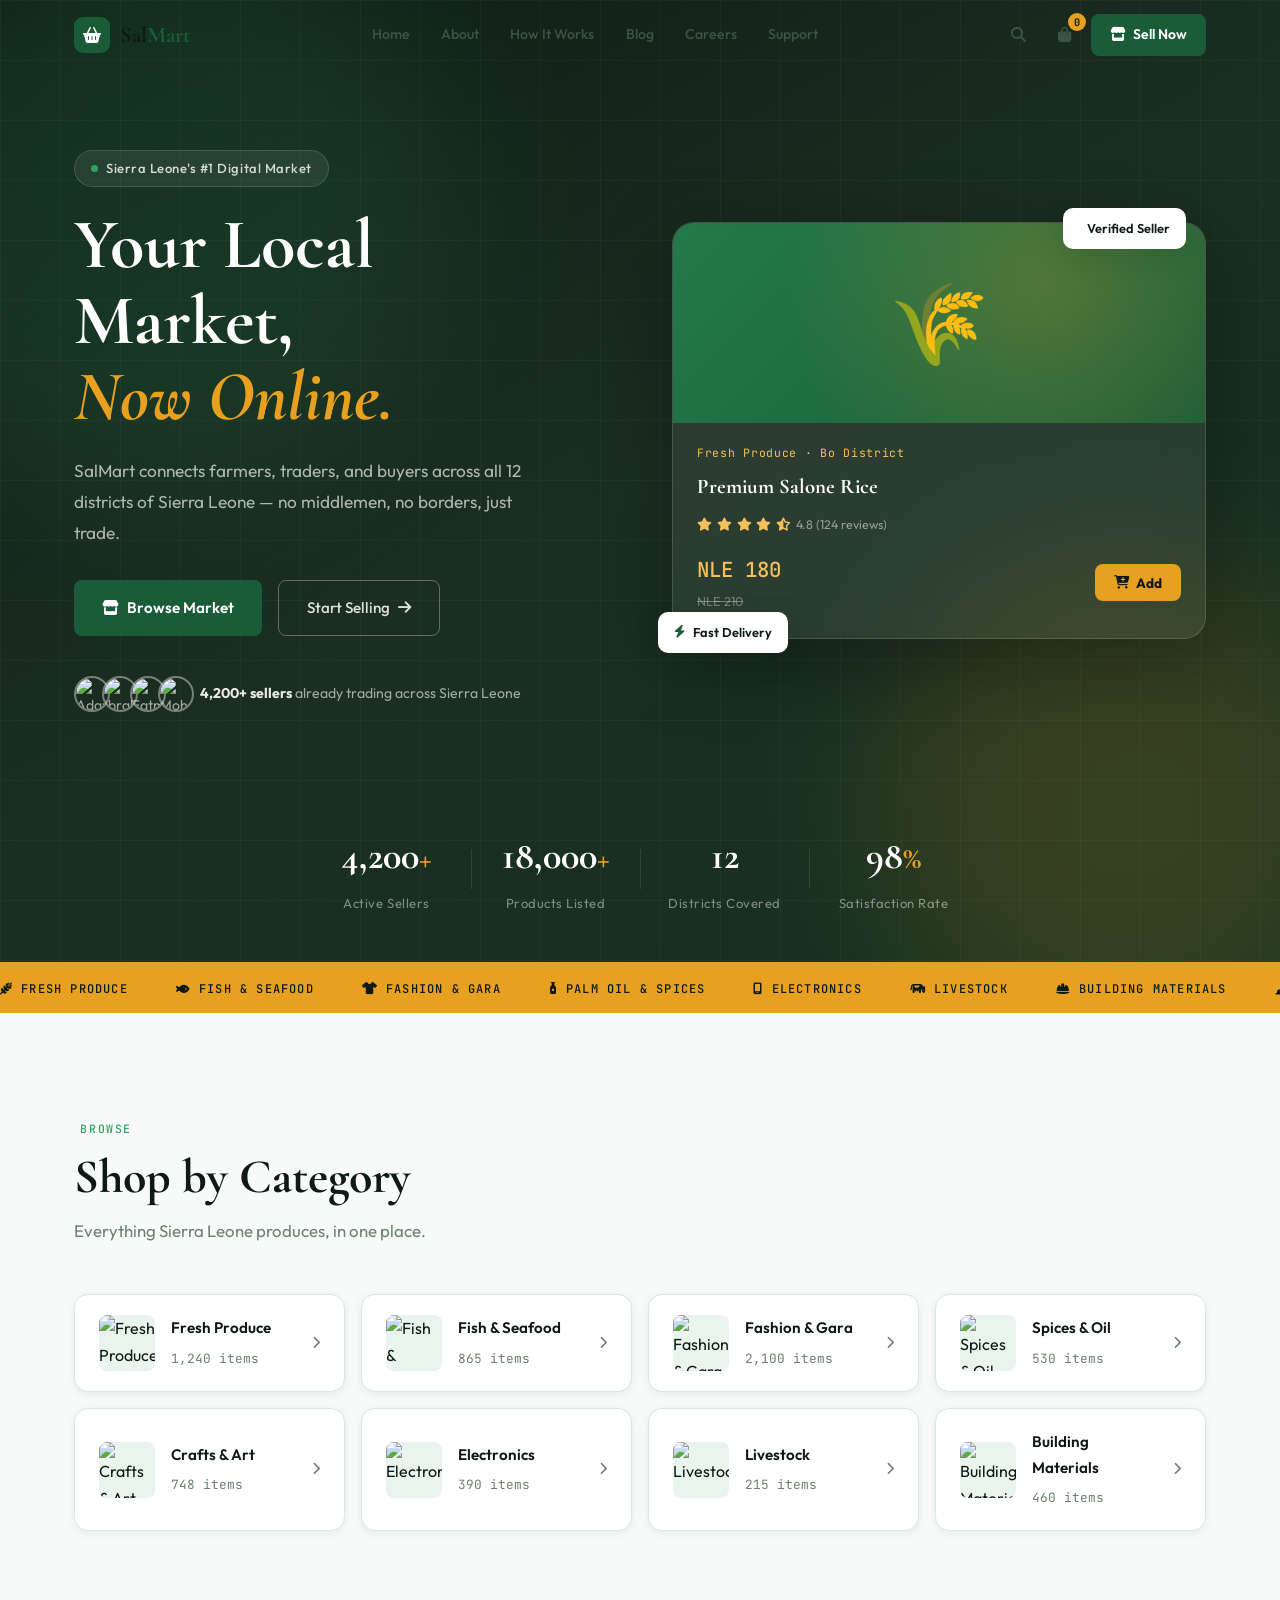
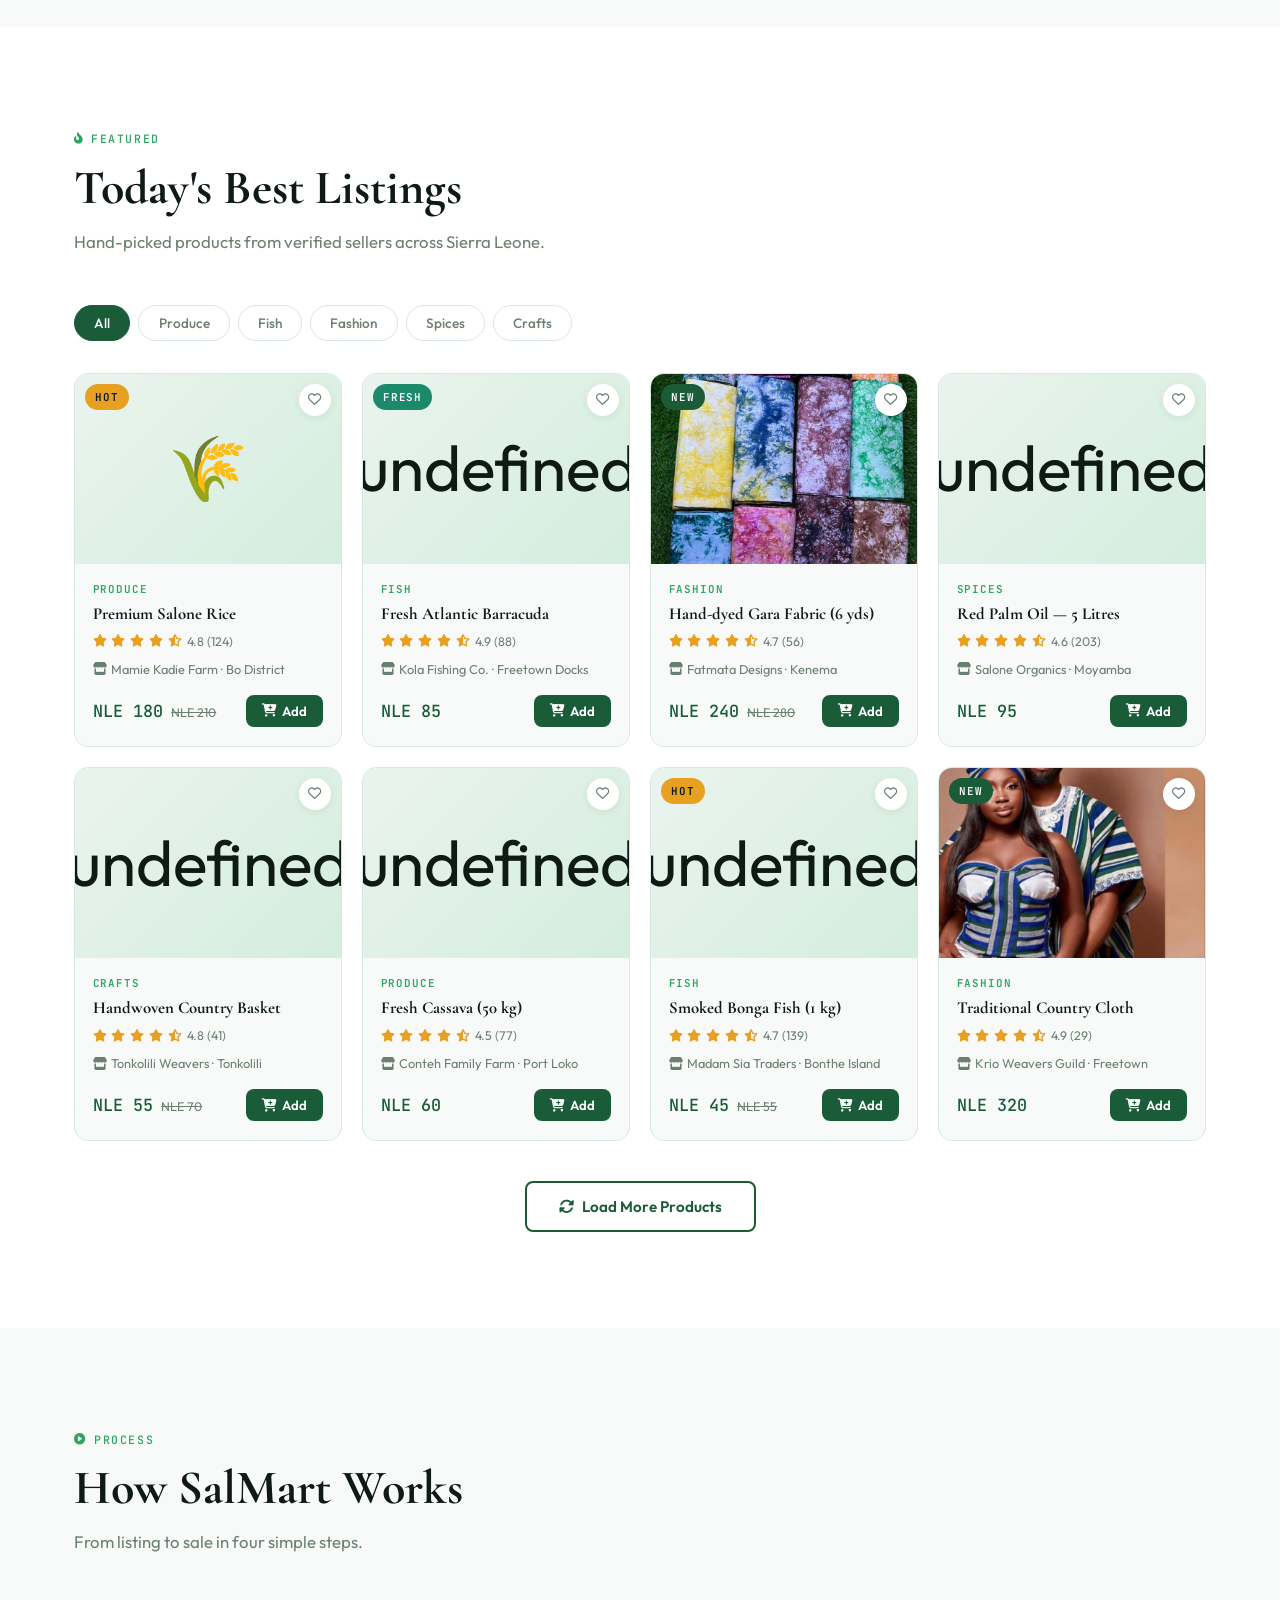
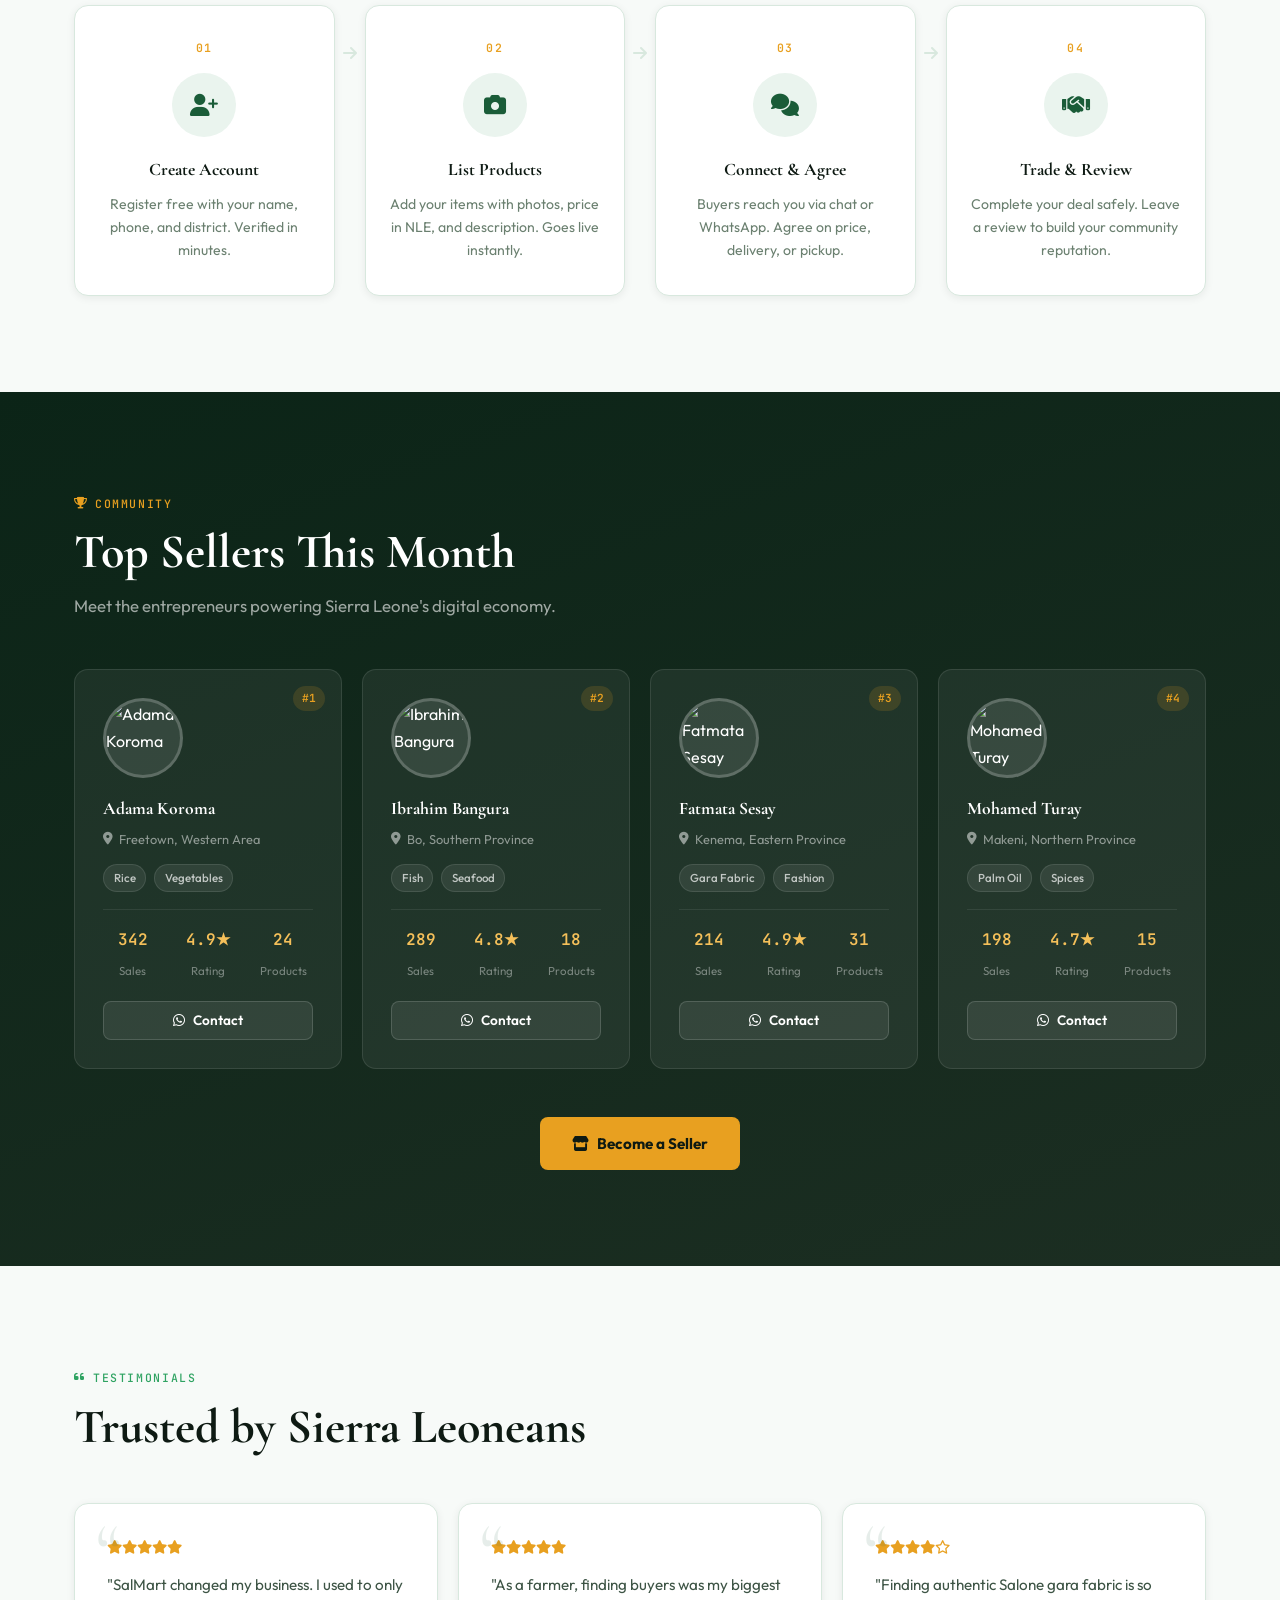
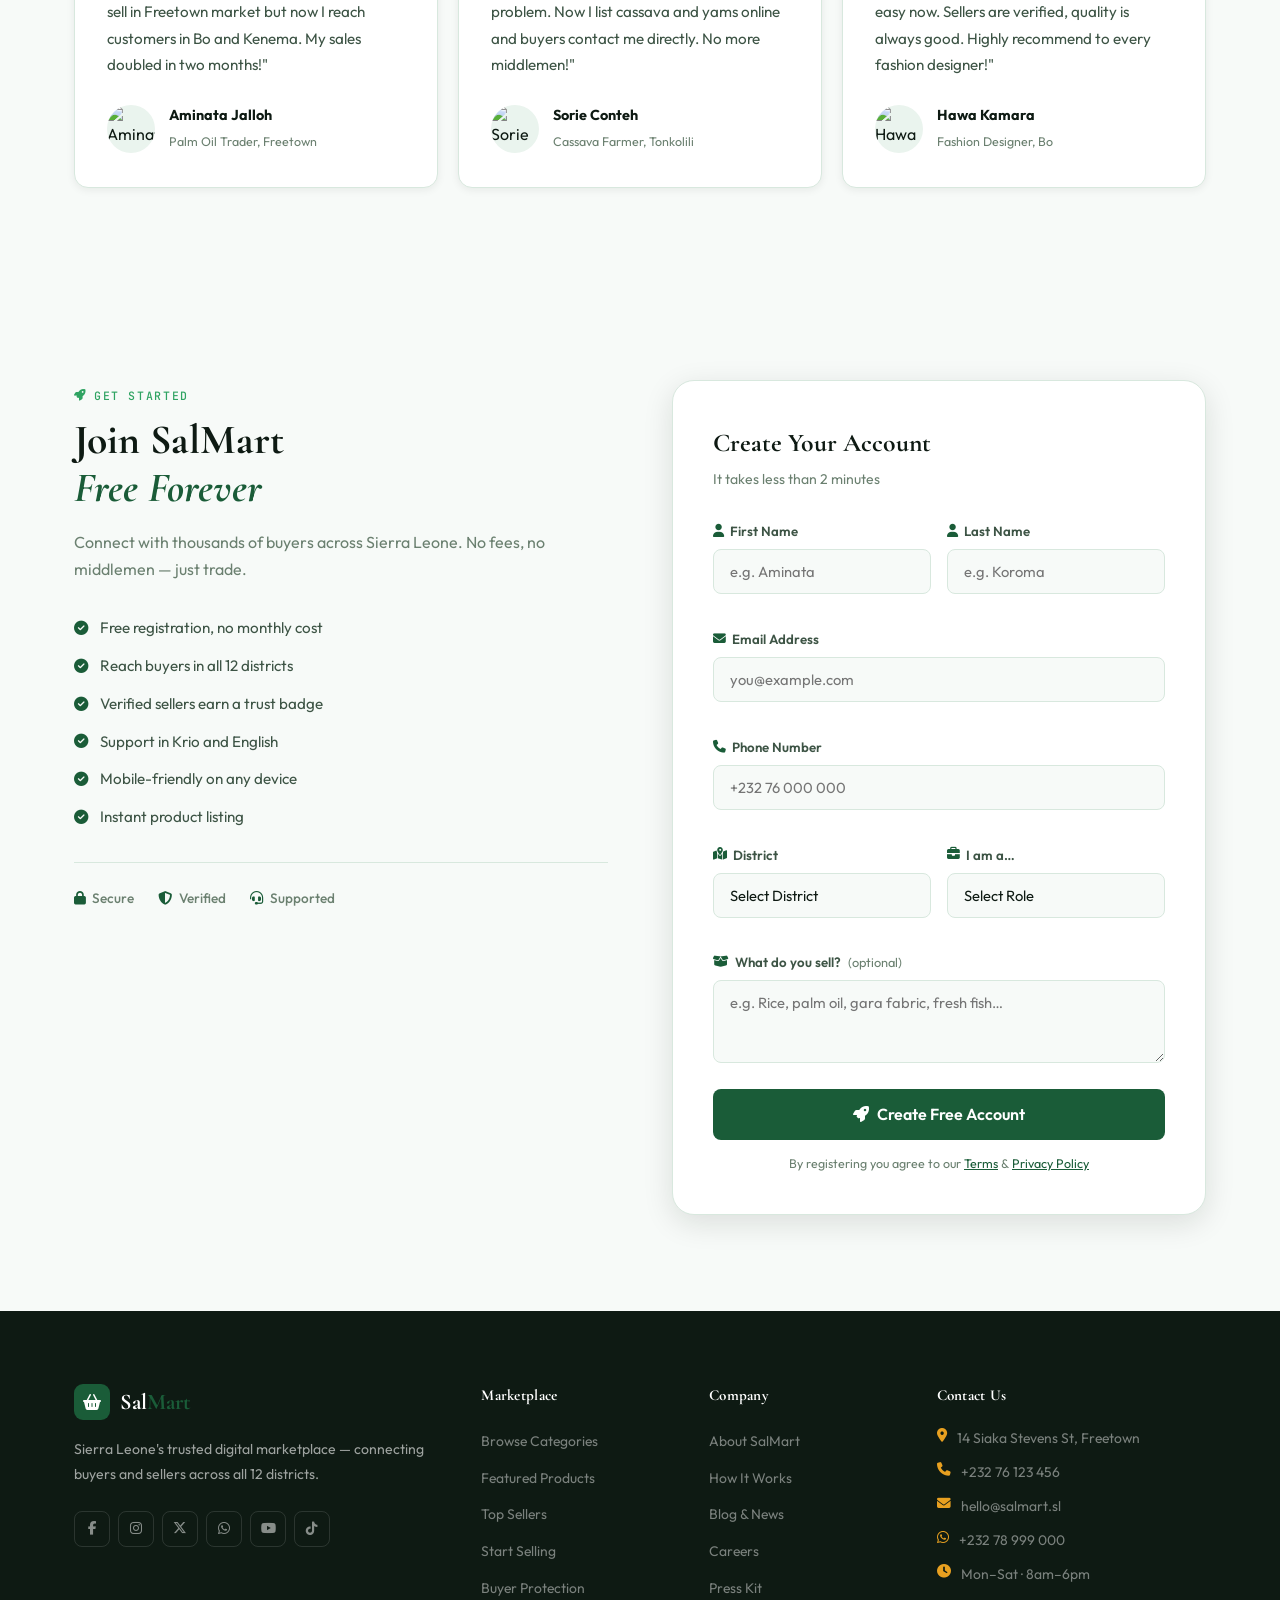
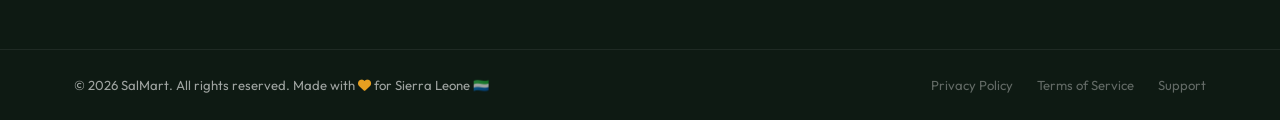
==== commit 74fa17a3: "fixing and updating everything" ====
--- a/index.html
+++ b/index.html
@@ -1112,15 +1112,29 @@
     <script src="./JAVASCRIPT/auth-aware.js"></script>
 
     <script type="module">
-      import { initializeApp } from "https://www.gstatic.com/firebasejs/10.0.0/firebase-app.js";
-      import { getFirestore } from "https://www.gstatic.com/firebasejs/10.0.0/firebase-firestore.js";
+      import { initializeApp } from "https://www.gstatic.com/firebasejs/10.12.2/firebase-app.js";
+      import { getAnalytics } from "https://www.gstatic.com/firebasejs/10.12.2/firebase-analytics.js";
+      import { getAuth } from "https://www.gstatic.com/firebasejs/10.12.2/firebase-auth.js";
+      import { getFirestore } from "https://www.gstatic.com/firebasejs/10.12.2/firebase-firestore.js";
 
       const firebaseConfig = {
-        // paste your config here
+        apiKey: "AIzaSyDdVvGB-7CyKzyOrd7JJuLTBiinlXOu8TE",
+        authDomain: "market-system-5dfc3.firebaseapp.com",
+        projectId: "market-system-5dfc3",
+        storageBucket: "market-system-5dfc3.firebasestorage.app",
+        messagingSenderId: "78541507822",
+        appId: "1:78541507822:web:92eda27eece6518632b7ff",
+        measurementId: "G-DL1D8RS478",
       };
 
       const app = initializeApp(firebaseConfig);
+      const analytics = getAnalytics(app);
+      const auth = getAuth(app);
       const db = getFirestore(app);
+
+      // Make available to other scripts if needed
+      window.firebaseAuth = auth;
+      window.firebaseDB = db;
     </script>
   </body>
 </html>
